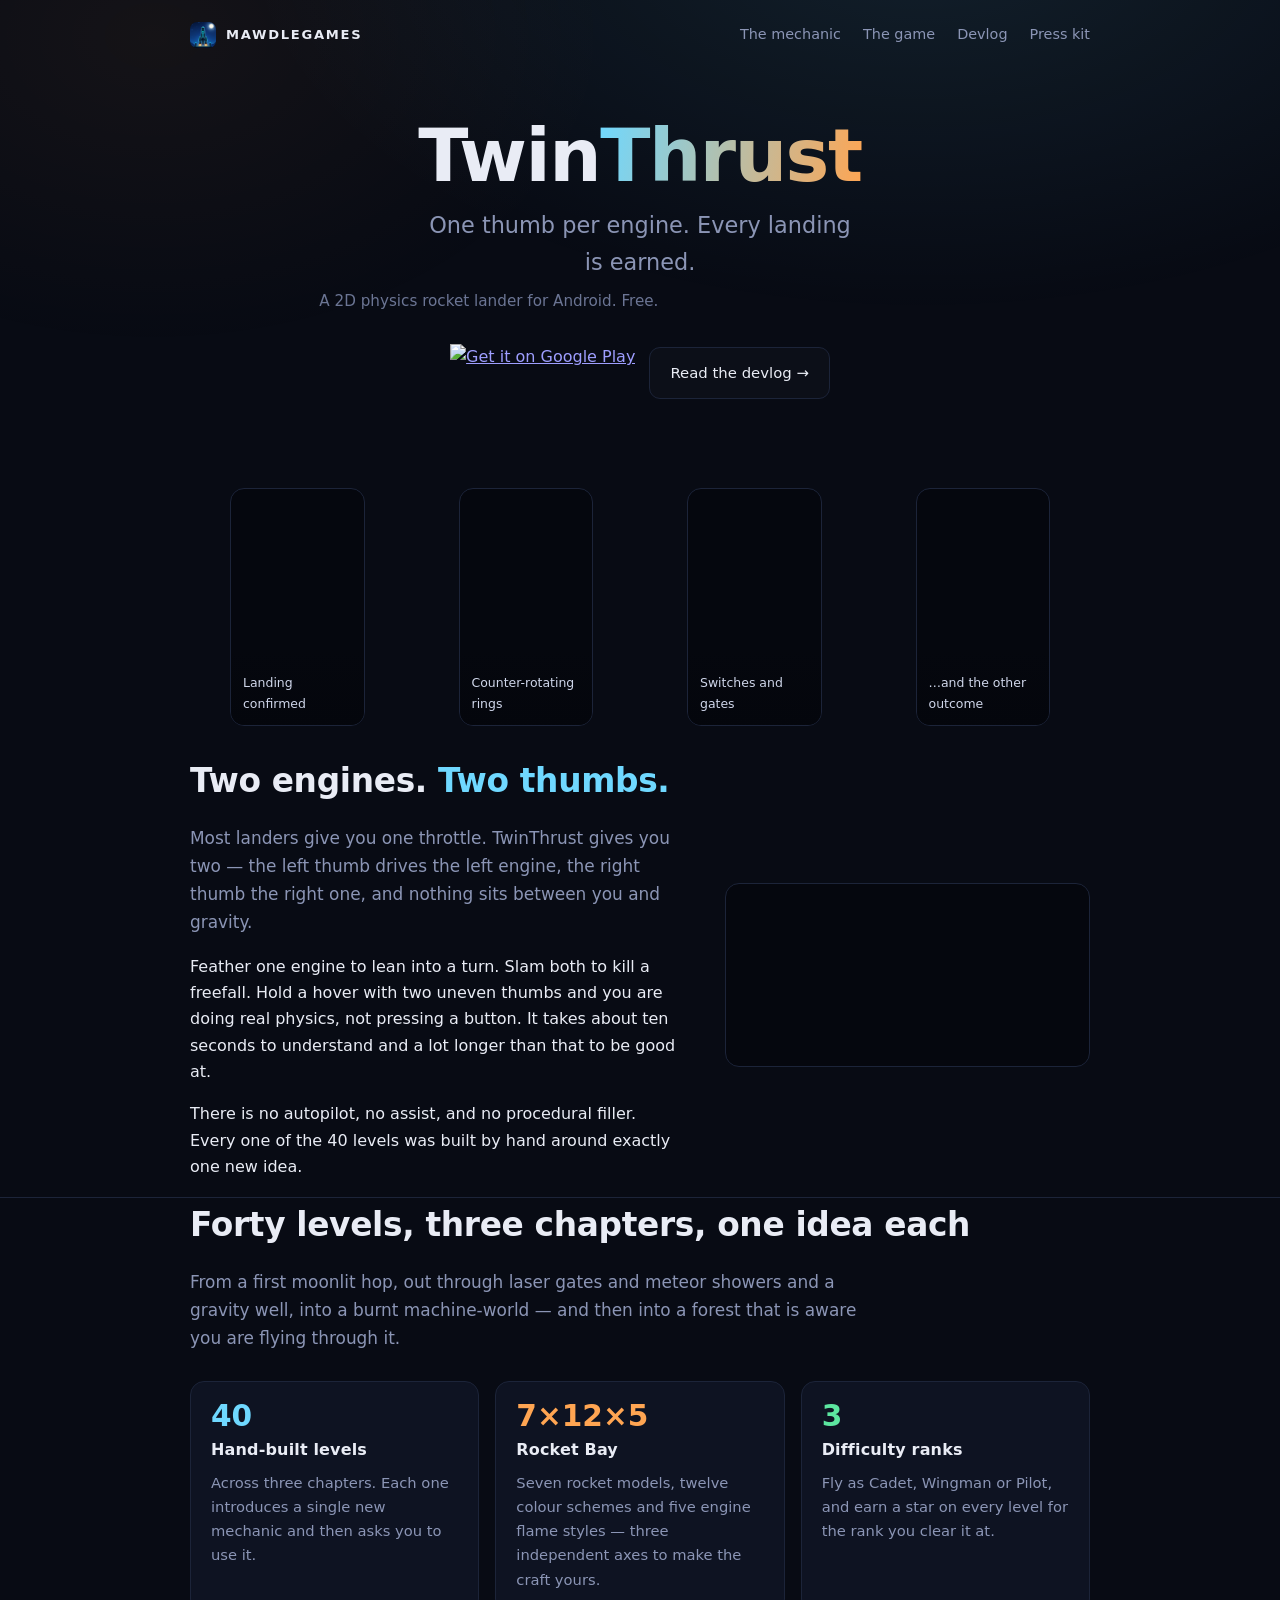
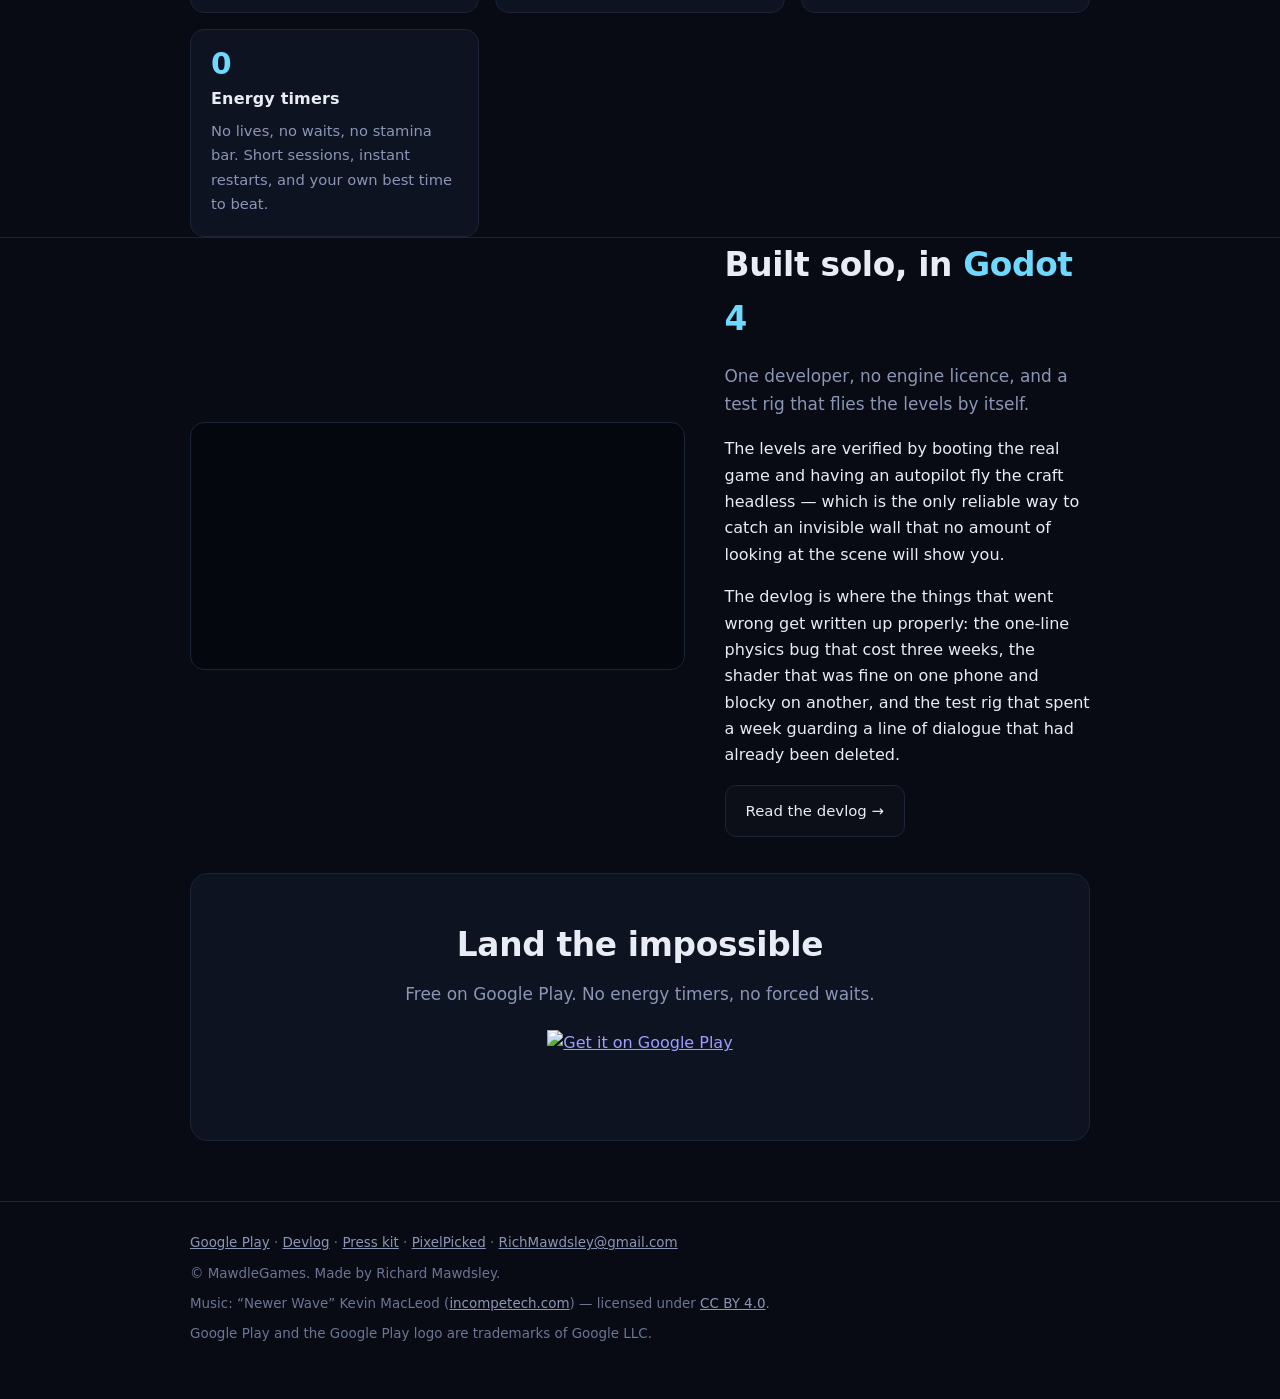
==== index.html @ 43130ed5 "Stand up the TwinThrust site: landing page, press kit and devlog Replaces a domain that served only " ====
<!DOCTYPE html>
<html lang="en">
<head>
<meta charset="utf-8">
<meta name="viewport" content="width=device-width, initial-scale=1">
<title>TwinThrust — one thumb per engine</title>
<meta name="description" content="A physics rocket lander for Android where each engine has its own thumb. 40 hand-crafted levels across 3 chapters. Every landing is earned. Free on Google Play.">
<link rel="icon" href="media/icon_512.png">
<meta property="og:type" content="website">
<meta property="og:title" content="TwinThrust — one thumb per engine">
<meta property="og:description" content="40 hand-crafted physics levels across 3 chapters. Every landing is earned. Free on Google Play.">
<meta property="og:image" content="https://mawdlecode.github.io/media/feature.png">
<meta property="og:url" content="https://mawdlecode.github.io/">
<meta name="twitter:card" content="summary_large_image">
<link rel="stylesheet" href="style.css">
</head>
<body>

<nav class="nav">
  <a class="brand" href="/"><img src="media/icon_512.png" alt=""> MawdleGames</a>
  <a class="link" href="#mechanic">The&nbsp;mechanic</a>
  <a class="link" href="#game">The&nbsp;game</a>
  <a class="link" href="devlog/">Devlog</a>
  <a class="link" href="presskit/">Press&nbsp;kit</a>
</nav>

<header class="hero wrap">
  <h1>Twin<span class="t2">Thrust</span></h1>
  <p class="tagline">One thumb per engine. Every landing is earned.</p>
  <p class="subline">A 2D physics rocket lander for Android. Free.</p>

  <div class="badges">
    <a class="play-badge" href="https://play.google.com/store/apps/details?id=com.mawdlegames.twinthrust">
      <img alt="Get it on Google Play" src="https://play.google.com/intl/en_us/badges/static/images/badges/en_badge_web_generic.png">
    </a>
    <a class="ghost" href="devlog/">Read the devlog &rarr;</a>
  </div>
</header>

<div class="wrap">
  <div class="strip">
    <figure class="shot">
      <video src="media/landing.mp4" autoplay loop muted playsinline preload="metadata" aria-label="A rocket touching down on a landing pad"></video>
      <figcaption>Landing confirmed</figcaption>
    </figure>
    <figure class="shot">
      <video src="media/rings.mp4" autoplay loop muted playsinline preload="metadata" aria-label="Flying through counter-rotating asteroid rings"></video>
      <figcaption>Counter-rotating rings</figcaption>
    </figure>
    <figure class="shot">
      <video src="media/rainbow.mp4" autoplay loop muted playsinline preload="metadata" aria-label="A rainbow cloud switch opening sliding gates"></video>
      <figcaption>Switches and gates</figcaption>
    </figure>
    <figure class="shot">
      <video src="media/crash.mp4" autoplay loop muted playsinline preload="metadata" aria-label="The rocket crashing into a bar"></video>
      <figcaption>&hellip;and the other outcome</figcaption>
    </figure>
  </div>
</div>

<section id="mechanic" class="wrap">
  <div class="split">
    <div>
      <h2>Two engines. <span class="accent">Two thumbs.</span></h2>
      <p class="lede">
        Most landers give you one throttle. TwinThrust gives you two — the left thumb drives
        the left engine, the right thumb the right one, and nothing sits between you and gravity.
      </p>
      <p>
        Feather one engine to lean into a turn. Slam both to kill a freefall. Hold a hover with
        two uneven thumbs and you are doing real physics, not pressing a button. It takes about
        ten seconds to understand and a lot longer than that to be good at.
      </p>
      <p>
        There is no autopilot, no assist, and no procedural filler. Every one of the 40 levels was
        built by hand around exactly one new idea.
      </p>
    </div>
    <div class="media">
      <video src="media/landing.mp4" autoplay loop muted playsinline preload="metadata" aria-label="A precise touchdown"></video>
    </div>
  </div>
</section>

<hr class="rule">

<section id="game" class="wrap">
  <h2>Forty levels, three chapters, one idea each</h2>
  <p class="lede">
    From a first moonlit hop, out through laser gates and meteor showers and a gravity well, into a
    burnt machine-world — and then into a forest that is aware you are flying through it.
  </p>

  <div class="grid">
    <div class="card"><span class="num">40</span><h3>Hand-built levels</h3><p>Across three chapters. Each one introduces a single new mechanic and then asks you to use it.</p></div>
    <div class="card warm"><span class="num">7&times;12&times;5</span><h3>Rocket Bay</h3><p>Seven rocket models, twelve colour schemes and five engine flame styles — three independent axes to make the craft yours.</p></div>
    <div class="card good"><span class="num">3</span><h3>Difficulty ranks</h3><p>Fly as Cadet, Wingman or Pilot, and earn a star on every level for the rank you clear it at.</p></div>
    <div class="card"><span class="num">0</span><h3>Energy timers</h3><p>No lives, no waits, no stamina bar. Short sessions, instant restarts, and your own best time to beat.</p></div>
  </div>
</section>

<hr class="rule">

<section class="wrap">
  <div class="split">
    <div class="media">
      <video src="media/rings.mp4" autoplay loop muted playsinline preload="metadata" aria-label="Asteroid rings around a planet"></video>
    </div>
    <div>
      <h2>Built solo, in <span class="accent">Godot 4</span></h2>
      <p class="lede">
        One developer, no engine licence, and a test rig that flies the levels by itself.
      </p>
      <p>
        The levels are verified by booting the real game and having an autopilot fly the craft
        headless — which is the only reliable way to catch an invisible wall that no amount of
        looking at the scene will show you.
      </p>
      <p>
        The devlog is where the things that went wrong get written up properly: the one-line
        physics bug that cost three weeks, the shader that was fine on one phone and blocky on
        another, and the test rig that spent a week guarding a line of dialogue that had already
        been deleted.
      </p>
      <p><a class="ghost" href="devlog/">Read the devlog &rarr;</a></p>
    </div>
  </div>
</section>

<div class="wrap">
  <div class="cta">
    <h2>Land the impossible</h2>
    <p class="lede" style="margin:0 auto 22px">Free on Google Play. No energy timers, no forced waits.</p>
    <div class="badges">
      <a class="play-badge" href="https://play.google.com/store/apps/details?id=com.mawdlegames.twinthrust">
        <img alt="Get it on Google Play" src="https://play.google.com/intl/en_us/badges/static/images/badges/en_badge_web_generic.png">
      </a>
    </div>
  </div>
</div>

<footer>
  <div class="wrap">
    <p>
      <a href="https://play.google.com/store/apps/details?id=com.mawdlegames.twinthrust">Google&nbsp;Play</a> ·
      <a href="devlog/">Devlog</a> ·
      <a href="presskit/">Press&nbsp;kit</a> ·
      <a href="https://pixelpicked.com/game/1tFo1YnJRke/twinthrust">PixelPicked</a> ·
      <a href="mailto:RichMawdsley@gmail.com">RichMawdsley@gmail.com</a>
    </p>
    <p>© MawdleGames. Made by Richard Mawdsley.</p>
    <p>Music: &ldquo;Newer Wave&rdquo; Kevin MacLeod (<a href="https://incompetech.com">incompetech.com</a>) — licensed under <a href="https://creativecommons.org/licenses/by/4.0/">CC BY 4.0</a>.</p>
    <p>Google Play and the Google Play logo are trademarks of Google LLC.</p>
  </div>
</footer>

</body>
</html>
---- style.css ----
/* TwinThrust — mawdlecode.github.io
   Palette lifted from the game itself: the night sky, the Vael's cyan, the Magpie's orange. */

:root {
  color-scheme: dark;
  --bg:        #080b14;
  --bg-raised: #0e1322;
  --bg-sunk:   #05070e;
  --line:      #1c2439;
  --text:      #e9ecf5;
  --muted:     #8b95b5;
  --dim:       #6b7594;
  --cyan:      #6fd8ff;
  --orange:    #ffa552;
  --green:     #5ce6a0;
  --radius: 14px;
  --maxw: 940px;
}

* { box-sizing: border-box; }

html { scroll-behavior: smooth; }

body {
  margin: 0;
  background: var(--bg);
  color: var(--text);
  font-family: ui-sans-serif, system-ui, -apple-system, "Segoe UI", Roboto, Helvetica, Arial, sans-serif;
  line-height: 1.65;
  -webkit-font-smoothing: antialiased;
  overflow-x: hidden;
}

/* A faint starfield wash, so the page feels like the game without costing a request. */
body::before {
  content: "";
  position: fixed;
  inset: 0;
  pointer-events: none;
  z-index: 0;
  background:
    radial-gradient(1100px 620px at 72% -8%, rgba(111, 216, 255, .10), transparent 62%),
    radial-gradient(760px 520px at 12% 4%, rgba(255, 165, 82, .055), transparent 60%);
}

.wrap { position: relative; z-index: 1; max-width: var(--maxw); margin: 0 auto; padding: 0 20px; }

/* ---------- nav ---------- */
.nav {
  position: relative; z-index: 3;
  display: flex; align-items: center; gap: 22px;
  max-width: var(--maxw); margin: 0 auto; padding: 22px 20px;
  flex-wrap: wrap;
}
.nav .brand {
  font-weight: 700; letter-spacing: .13em; text-transform: uppercase;
  font-size: .82rem; color: var(--text); text-decoration: none; margin-right: auto;
  display: inline-flex; align-items: center; gap: 10px;
}
.nav .brand img { width: 26px; height: 26px; border-radius: 7px; display: block; }
.nav a.link { color: var(--muted); text-decoration: none; font-size: .9rem; }
.nav a.link:hover { color: var(--cyan); }

/* ---------- hero ---------- */
.hero { padding: 48px 0 20px; text-align: center; }
.hero h1 {
  font-size: clamp(2.6rem, 9vw, 4.6rem);
  line-height: 1.02; margin: 0 0 14px; letter-spacing: -.02em; font-weight: 800;
}
.hero h1 .t2 {
  background: linear-gradient(100deg, var(--cyan), var(--orange));
  -webkit-background-clip: text; background-clip: text; color: transparent;
}
.tagline { font-size: clamp(1.05rem, 3.4vw, 1.4rem); color: var(--muted); margin: 0 auto 8px; max-width: 30ch; }
.subline { color: var(--dim, #6b7594); font-size: .95rem; margin: 0 0 30px; }

.badges { display: flex; gap: 14px; justify-content: center; flex-wrap: wrap; align-items: center; margin-bottom: 8px; }
.play-badge img { height: 58px; display: block; }
.ghost {
  display: inline-flex; align-items: center; gap: 8px;
  padding: 13px 20px; border: 1px solid var(--line); border-radius: 11px;
  color: var(--text); text-decoration: none; font-size: .93rem; background: rgba(255,255,255,.02);
}
.ghost:hover { border-color: var(--cyan); color: var(--cyan); }

/* ---------- video strip ---------- */
.strip {
  display: grid; grid-template-columns: repeat(4, 1fr); gap: 14px;
  margin: 42px 0 12px;
}
.shot { position: relative; border-radius: var(--radius); overflow: hidden; background: var(--bg-sunk); border: 1px solid var(--line); }
.shot video, .shot img { width: 100%; display: block; aspect-ratio: 9/16; object-fit: cover; }
.shot figcaption {
  position: absolute; left: 0; right: 0; bottom: 0;
  padding: 26px 12px 10px; font-size: .78rem; color: #cfd6ea;
  background: linear-gradient(transparent, rgba(4,6,12,.92));
}
@media (max-width: 760px) { .strip { grid-template-columns: repeat(2, 1fr); } }

/* ---------- sections ---------- */
section { padding: 60px 0; }
h2 { font-size: clamp(1.5rem, 4.6vw, 2.05rem); margin: 0 0 14px; letter-spacing: -.01em; }
h2 .accent { color: var(--cyan); }
.lede { color: var(--muted); font-size: 1.06rem; max-width: 62ch; }
p { max-width: 66ch; }

.split { display: grid; grid-template-columns: 1.15fr .85fr; gap: 40px; align-items: center; }
@media (max-width: 800px) { .split { grid-template-columns: 1fr; gap: 26px; } }
.split .media { border-radius: var(--radius); overflow: hidden; border: 1px solid var(--line); background: var(--bg-sunk); }
.split .media video { width: 100%; display: block; }

.grid { display: grid; grid-template-columns: repeat(auto-fit, minmax(230px, 1fr)); gap: 16px; margin-top: 28px; }
.card { background: var(--bg-raised); border: 1px solid var(--line); border-radius: var(--radius); padding: 20px; }
.card h3 { margin: 0 0 7px; font-size: 1rem; letter-spacing: .01em; }
.card p { margin: 0; color: var(--muted); font-size: .92rem; }
.card .num { font-size: 1.85rem; font-weight: 800; color: var(--cyan); line-height: 1; display: block; margin-bottom: 6px; }
.card.warm .num { color: var(--orange); }
.card.good .num { color: var(--green); }

hr.rule { border: 0; border-top: 1px solid var(--line); margin: 0; }

/* ---------- devlog list ---------- */
.posts { list-style: none; padding: 0; margin: 26px 0 0; }
.posts li { border-top: 1px solid var(--line); }
.posts li:last-child { border-bottom: 1px solid var(--line); }
.posts a { display: block; padding: 20px 4px; text-decoration: none; color: var(--text); }
.posts a:hover { background: rgba(111,216,255,.04); }
.posts .meta { color: var(--dim, #6b7594); font-size: .8rem; letter-spacing: .06em; text-transform: uppercase; }
.posts h3 { margin: 5px 0 5px; font-size: 1.12rem; }
.posts p { margin: 0; color: var(--muted); font-size: .93rem; }

/* ---------- article ---------- */
.article { max-width: 700px; }
.article h2 { margin-top: 40px; font-size: 1.35rem; }
.article p, .article li { color: #ccd3e6; }
.article code {
  background: var(--bg-raised); border: 1px solid var(--line); border-radius: 5px;
  padding: 1px 6px; font-size: .88em; color: var(--cyan);
  font-family: ui-monospace, SFMono-Regular, Menlo, Consolas, monospace;
}
.article pre {
  background: var(--bg-sunk); border: 1px solid var(--line); border-radius: 10px;
  padding: 16px; overflow-x: auto; font-size: .86rem; line-height: 1.55;
}
.article pre code { background: none; border: 0; padding: 0; color: #d7def0; }
.article blockquote {
  margin: 22px 0; padding: 4px 0 4px 18px; border-left: 2px solid var(--orange);
  color: var(--muted); font-style: italic;
}
.kicker { color: var(--dim, #6b7594); font-size: .82rem; letter-spacing: .1em; text-transform: uppercase; }

/* ---------- cta ---------- */
.cta {
  text-align: center; background: var(--bg-raised);
  border: 1px solid var(--line); border-radius: 18px; padding: 44px 24px; margin: 20px 0 60px;
}
.cta h2 { margin-bottom: 8px; }

/* ---------- footer ---------- */
footer { border-top: 1px solid var(--line); padding: 30px 0 46px; color: var(--dim, #6b7594); font-size: .84rem; }
footer a { color: var(--muted); }
footer p { max-width: none; margin: 0 0 8px; }
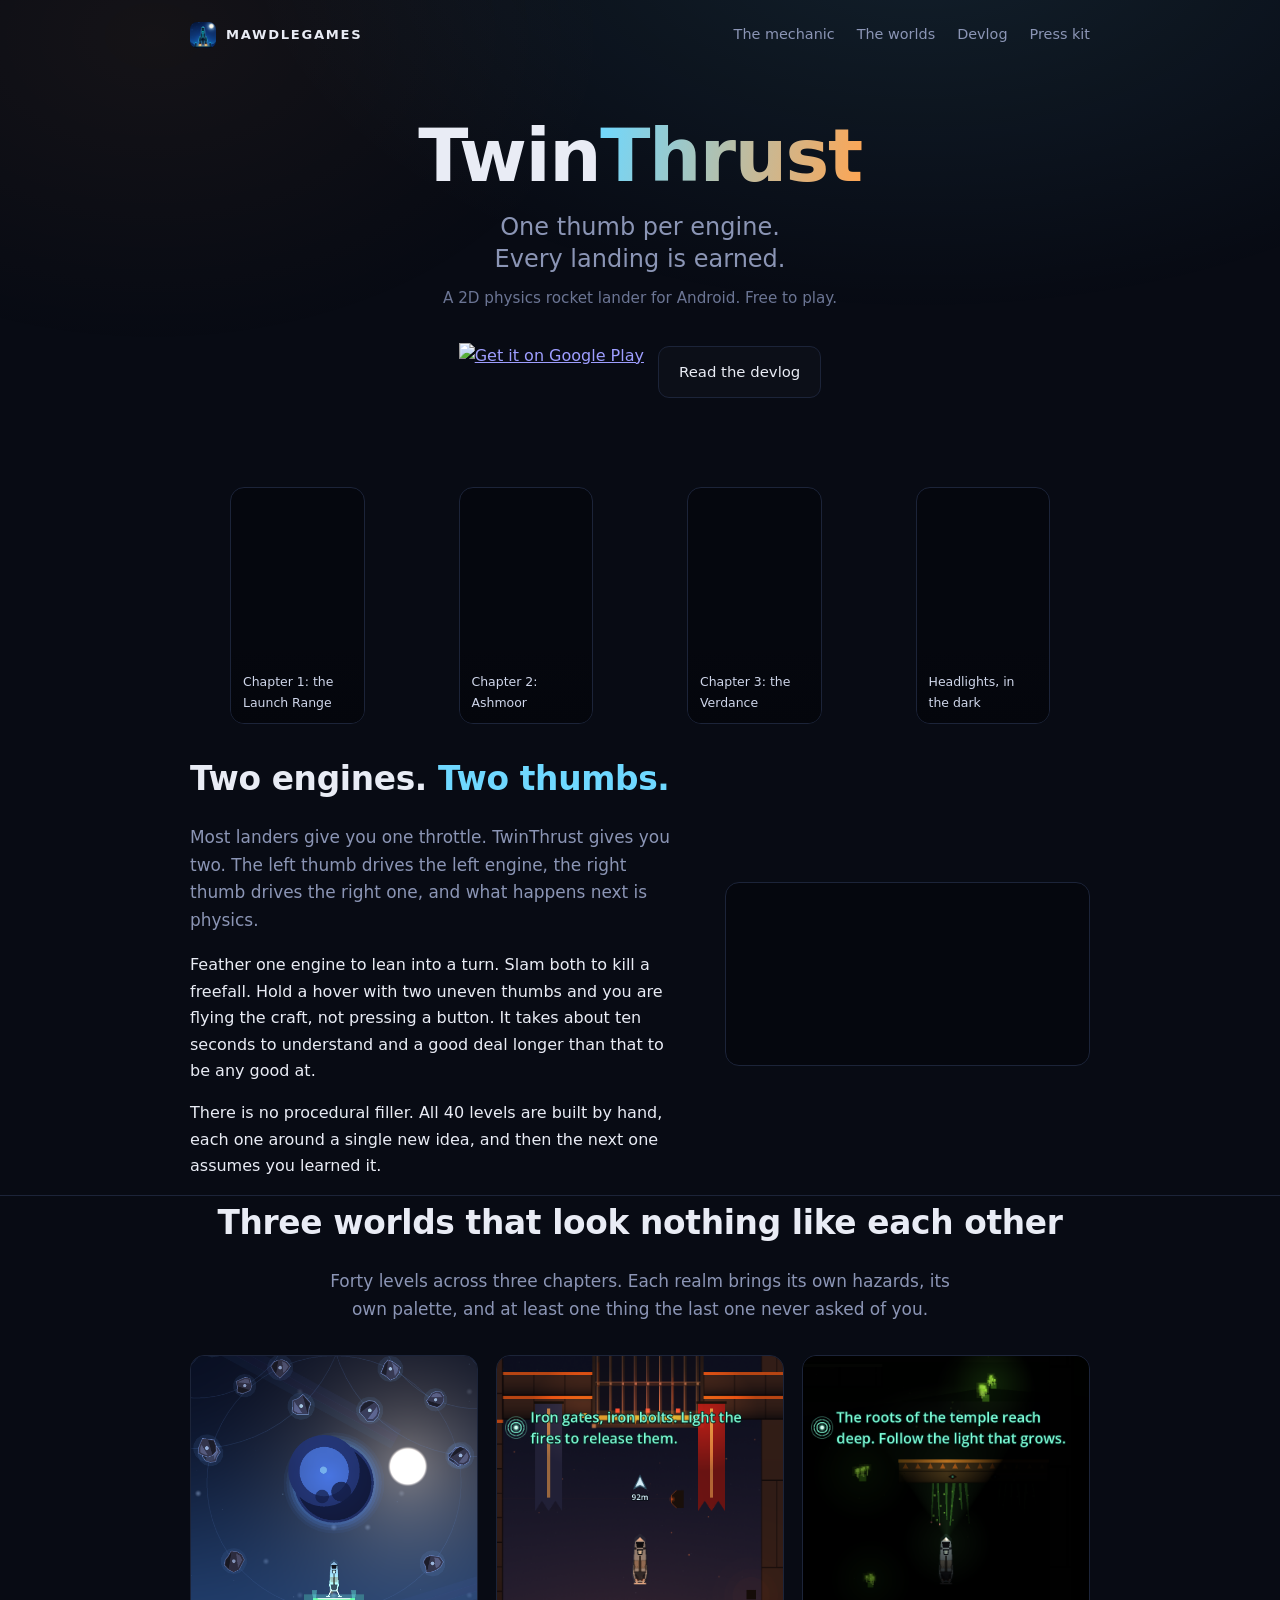
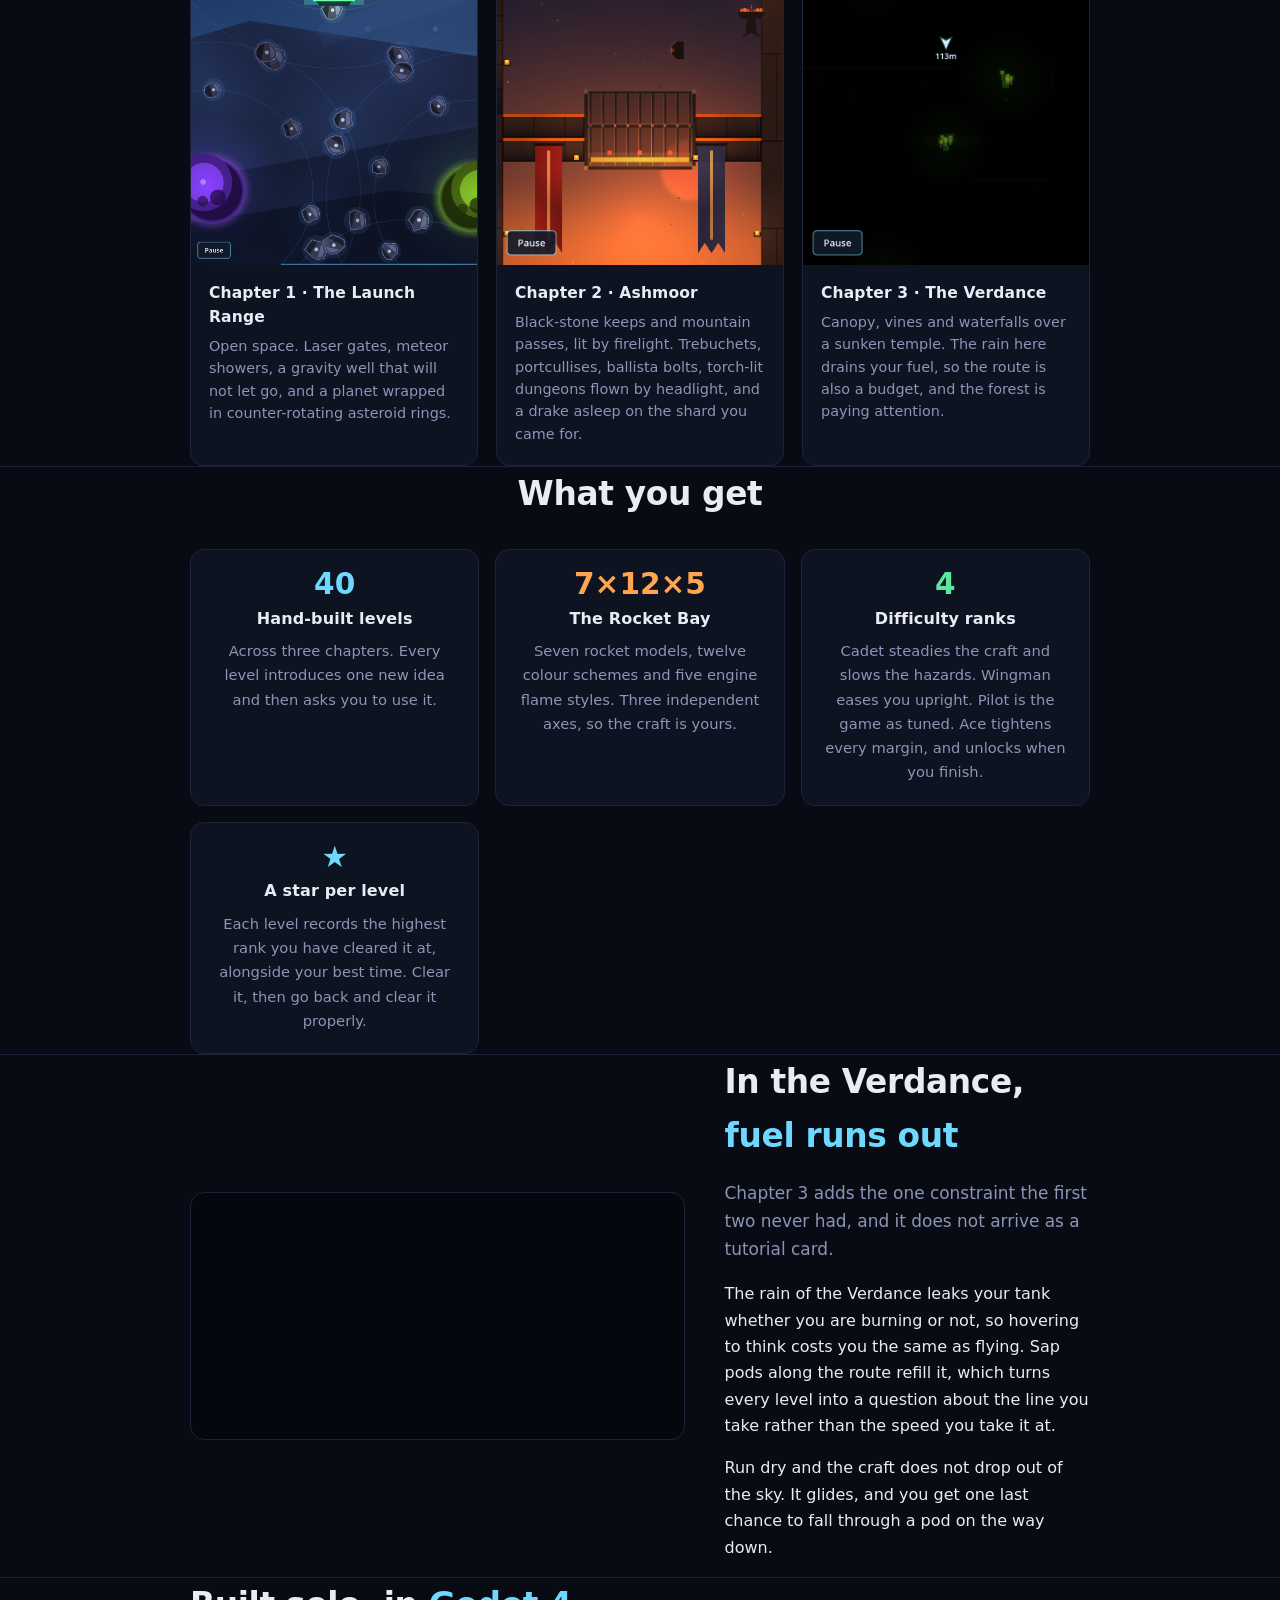
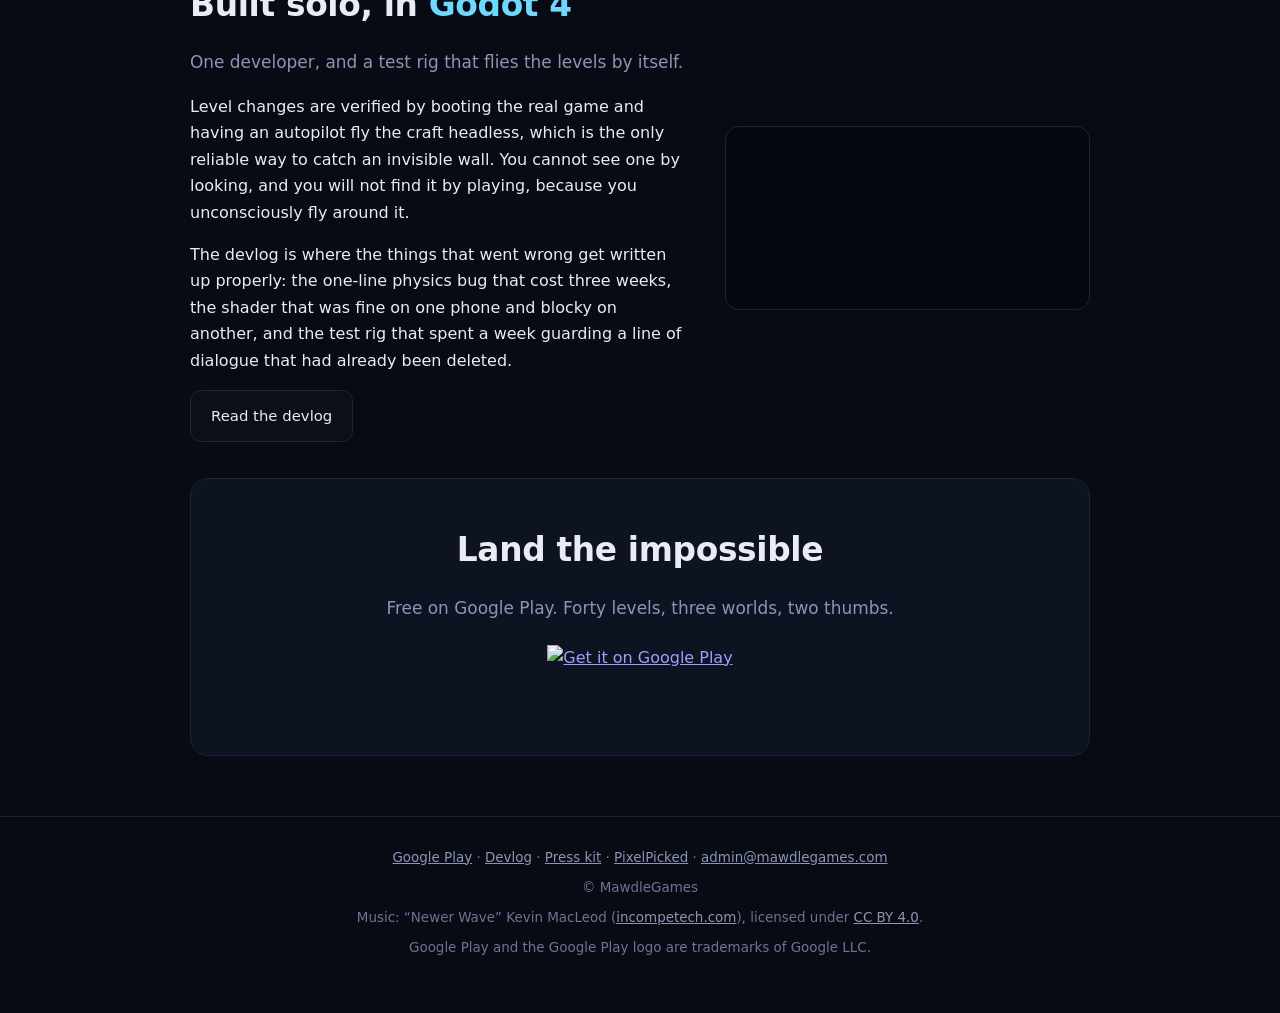
==== commit fe7c22f2: "Correct the site against the game, and show all three realms Owner review found the copy was describ" ====
--- a/index.html
+++ b/index.html
@@ -3,12 +3,12 @@
 <head>
 <meta charset="utf-8">
 <meta name="viewport" content="width=device-width, initial-scale=1">
-<title>TwinThrust — one thumb per engine</title>
-<meta name="description" content="A physics rocket lander for Android where each engine has its own thumb. 40 hand-crafted levels across 3 chapters. Every landing is earned. Free on Google Play.">
+<title>TwinThrust: one thumb per engine</title>
+<meta name="description" content="A physics rocket lander for Android where each engine has its own thumb. 40 hand-crafted levels across three chapters. Every landing is earned. Free on Google Play.">
 <link rel="icon" href="media/icon_512.png">
 <meta property="og:type" content="website">
-<meta property="og:title" content="TwinThrust — one thumb per engine">
-<meta property="og:description" content="40 hand-crafted physics levels across 3 chapters. Every landing is earned. Free on Google Play.">
+<meta property="og:title" content="TwinThrust: one thumb per engine">
+<meta property="og:description" content="40 hand-crafted physics levels across three chapters. Every landing is earned. Free on Google Play.">
 <meta property="og:image" content="https://mawdlecode.github.io/media/feature.png">
 <meta property="og:url" content="https://mawdlecode.github.io/">
 <meta name="twitter:card" content="summary_large_image">
@@ -19,21 +19,21 @@
 <nav class="nav">
   <a class="brand" href="/"><img src="media/icon_512.png" alt=""> MawdleGames</a>
   <a class="link" href="#mechanic">The&nbsp;mechanic</a>
-  <a class="link" href="#game">The&nbsp;game</a>
+  <a class="link" href="#chapters">The&nbsp;worlds</a>
   <a class="link" href="devlog/">Devlog</a>
   <a class="link" href="presskit/">Press&nbsp;kit</a>
 </nav>
 
 <header class="hero wrap">
   <h1>Twin<span class="t2">Thrust</span></h1>
-  <p class="tagline">One thumb per engine. Every landing is earned.</p>
-  <p class="subline">A 2D physics rocket lander for Android. Free.</p>
+  <p class="tagline">One thumb per engine.<br>Every landing is earned.</p>
+  <p class="subline">A 2D physics rocket lander for Android. Free to play.</p>
 
   <div class="badges">
     <a class="play-badge" href="https://play.google.com/store/apps/details?id=com.mawdlegames.twinthrust">
       <img alt="Get it on Google Play" src="https://play.google.com/intl/en_us/badges/static/images/badges/en_badge_web_generic.png">
     </a>
-    <a class="ghost" href="devlog/">Read the devlog &rarr;</a>
+    <a class="ghost" href="devlog/">Read the devlog</a>
   </div>
 </header>
 
@@ -41,19 +41,19 @@
   <div class="strip">
     <figure class="shot">
       <video src="media/landing.mp4" autoplay loop muted playsinline preload="metadata" aria-label="A rocket touching down on a landing pad"></video>
-      <figcaption>Landing confirmed</figcaption>
-    </figure>
-    <figure class="shot">
-      <video src="media/rings.mp4" autoplay loop muted playsinline preload="metadata" aria-label="Flying through counter-rotating asteroid rings"></video>
-      <figcaption>Counter-rotating rings</figcaption>
-    </figure>
-    <figure class="shot">
-      <video src="media/rainbow.mp4" autoplay loop muted playsinline preload="metadata" aria-label="A rainbow cloud switch opening sliding gates"></video>
-      <figcaption>Switches and gates</figcaption>
-    </figure>
-    <figure class="shot">
-      <video src="media/crash.mp4" autoplay loop muted playsinline preload="metadata" aria-label="The rocket crashing into a bar"></video>
-      <figcaption>&hellip;and the other outcome</figcaption>
+      <figcaption>Chapter 1: the Launch Range</figcaption>
+    </figure>
+    <figure class="shot">
+      <video src="media/ashmoor.mp4" autoplay loop muted playsinline preload="metadata" aria-label="Climbing past stone pillars and banners in Ashmoor"></video>
+      <figcaption>Chapter 2: Ashmoor</figcaption>
+    </figure>
+    <figure class="shot">
+      <video src="media/verdance.mp4" autoplay loop muted playsinline preload="metadata" aria-label="Flying through rain in the Verdance with a draining fuel gauge"></video>
+      <figcaption>Chapter 3: the Verdance</figcaption>
+    </figure>
+    <figure class="shot">
+      <video src="media/dungeon.mp4" autoplay loop muted playsinline preload="metadata" aria-label="Flying by headlight through a pitch-dark dungeon"></video>
+      <figcaption>Headlights, in the dark</figcaption>
     </figure>
   </div>
 </div>
@@ -63,17 +63,17 @@
     <div>
       <h2>Two engines. <span class="accent">Two thumbs.</span></h2>
       <p class="lede">
-        Most landers give you one throttle. TwinThrust gives you two — the left thumb drives
-        the left engine, the right thumb the right one, and nothing sits between you and gravity.
-      </p>
-      <p>
-        Feather one engine to lean into a turn. Slam both to kill a freefall. Hold a hover with
-        two uneven thumbs and you are doing real physics, not pressing a button. It takes about
-        ten seconds to understand and a lot longer than that to be good at.
-      </p>
-      <p>
-        There is no autopilot, no assist, and no procedural filler. Every one of the 40 levels was
-        built by hand around exactly one new idea.
+        Most landers give you one throttle. TwinThrust gives you two. The left thumb drives the
+        left engine, the right thumb drives the right one, and what happens next is physics.
+      </p>
+      <p>
+        Feather one engine to lean into a turn. Slam both to kill a freefall. Hold a hover with two
+        uneven thumbs and you are flying the craft, not pressing a button. It takes about ten
+        seconds to understand and a good deal longer than that to be any good at.
+      </p>
+      <p>
+        There is no procedural filler. All 40 levels are built by hand, each one around a single
+        new idea, and then the next one assumes you learned it.
       </p>
     </div>
     <div class="media">
@@ -84,18 +84,50 @@
 
 <hr class="rule">
 
-<section id="game" class="wrap">
-  <h2>Forty levels, three chapters, one idea each</h2>
-  <p class="lede">
-    From a first moonlit hop, out through laser gates and meteor showers and a gravity well, into a
-    burnt machine-world — and then into a forest that is aware you are flying through it.
+<section id="chapters" class="wrap center">
+  <h2>Three worlds that look nothing like each other</h2>
+  <p class="lede center-block">
+    Forty levels across three chapters. Each realm brings its own hazards, its own palette, and
+    at least one thing the last one never asked of you.
   </p>
 
+  <div class="realms">
+    <figure class="realm">
+      <img src="media/shot_rings.png" alt="A planet wrapped in counter-rotating asteroid rings">
+      <figcaption>
+        <strong>Chapter 1 &middot; The Launch Range</strong>
+        Open space. Laser gates, meteor showers, a gravity well that will not let go, and a planet
+        wrapped in counter-rotating asteroid rings.
+      </figcaption>
+    </figure>
+    <figure class="realm">
+      <img src="media/shot_ch2_l24.png" alt="Iron portcullis, banners and signal braziers in Ashmoor">
+      <figcaption>
+        <strong>Chapter 2 &middot; Ashmoor</strong>
+        Black-stone keeps and mountain passes, lit by firelight. Trebuchets, portcullises, ballista
+        bolts, torch-lit dungeons flown by headlight, and a drake asleep on the shard you came for.
+      </figcaption>
+    </figure>
+    <figure class="realm">
+      <img src="media/shot_ch3_l35.png" alt="Glowing fungi in a dark grotto beneath the Verdance">
+      <figcaption>
+        <strong>Chapter 3 &middot; The Verdance</strong>
+        Canopy, vines and waterfalls over a sunken temple. The rain here drains your fuel, so the
+        route is also a budget, and the forest is paying attention.
+      </figcaption>
+    </figure>
+  </div>
+</section>
+
+<hr class="rule">
+
+<section class="wrap center">
+  <h2>What you get</h2>
   <div class="grid">
-    <div class="card"><span class="num">40</span><h3>Hand-built levels</h3><p>Across three chapters. Each one introduces a single new mechanic and then asks you to use it.</p></div>
-    <div class="card warm"><span class="num">7&times;12&times;5</span><h3>Rocket Bay</h3><p>Seven rocket models, twelve colour schemes and five engine flame styles — three independent axes to make the craft yours.</p></div>
-    <div class="card good"><span class="num">3</span><h3>Difficulty ranks</h3><p>Fly as Cadet, Wingman or Pilot, and earn a star on every level for the rank you clear it at.</p></div>
-    <div class="card"><span class="num">0</span><h3>Energy timers</h3><p>No lives, no waits, no stamina bar. Short sessions, instant restarts, and your own best time to beat.</p></div>
+    <div class="card"><span class="num">40</span><h3>Hand-built levels</h3><p>Across three chapters. Every level introduces one new idea and then asks you to use it.</p></div>
+    <div class="card warm"><span class="num">7&times;12&times;5</span><h3>The Rocket Bay</h3><p>Seven rocket models, twelve colour schemes and five engine flame styles. Three independent axes, so the craft is yours.</p></div>
+    <div class="card good"><span class="num">4</span><h3>Difficulty ranks</h3><p>Cadet steadies the craft and slows the hazards. Wingman eases you upright. Pilot is the game as tuned. Ace tightens every margin, and unlocks when you finish.</p></div>
+    <div class="card"><span class="num">&#9733;</span><h3>A star per level</h3><p>Each level records the highest rank you have cleared it at, alongside your best time. Clear it, then go back and clear it properly.</p></div>
   </div>
 </section>
 
@@ -104,25 +136,50 @@
 <section class="wrap">
   <div class="split">
     <div class="media">
-      <video src="media/rings.mp4" autoplay loop muted playsinline preload="metadata" aria-label="Asteroid rings around a planet"></video>
-    </div>
+      <video src="media/verdance.mp4" autoplay loop muted playsinline preload="metadata" aria-label="Rain draining the fuel gauge in the Verdance"></video>
+    </div>
+    <div>
+      <h2>In the Verdance, <span class="accent">fuel runs out</span></h2>
+      <p class="lede">
+        Chapter 3 adds the one constraint the first two never had, and it does not arrive as a
+        tutorial card.
+      </p>
+      <p>
+        The rain of the Verdance leaks your tank whether you are burning or not, so hovering to
+        think costs you the same as flying. Sap pods along the route refill it, which turns every
+        level into a question about the line you take rather than the speed you take it at.
+      </p>
+      <p>
+        Run dry and the craft does not drop out of the sky. It glides, and you get one last chance
+        to fall through a pod on the way down.
+      </p>
+    </div>
+  </div>
+</section>
+
+<hr class="rule">
+
+<section class="wrap">
+  <div class="split">
     <div>
       <h2>Built solo, in <span class="accent">Godot 4</span></h2>
       <p class="lede">
-        One developer, no engine licence, and a test rig that flies the levels by itself.
-      </p>
-      <p>
-        The levels are verified by booting the real game and having an autopilot fly the craft
-        headless — which is the only reliable way to catch an invisible wall that no amount of
-        looking at the scene will show you.
-      </p>
-      <p>
-        The devlog is where the things that went wrong get written up properly: the one-line
-        physics bug that cost three weeks, the shader that was fine on one phone and blocky on
-        another, and the test rig that spent a week guarding a line of dialogue that had already
-        been deleted.
-      </p>
-      <p><a class="ghost" href="devlog/">Read the devlog &rarr;</a></p>
+        One developer, and a test rig that flies the levels by itself.
+      </p>
+      <p>
+        Level changes are verified by booting the real game and having an autopilot fly the craft
+        headless, which is the only reliable way to catch an invisible wall. You cannot see one by
+        looking, and you will not find it by playing, because you unconsciously fly around it.
+      </p>
+      <p>
+        The devlog is where the things that went wrong get written up properly: the one-line physics
+        bug that cost three weeks, the shader that was fine on one phone and blocky on another, and
+        the test rig that spent a week guarding a line of dialogue that had already been deleted.
+      </p>
+      <p><a class="ghost" href="devlog/">Read the devlog</a></p>
+    </div>
+    <div class="media">
+      <video src="media/dungeon.mp4" autoplay loop muted playsinline preload="metadata" aria-label="A headlight cone in a dark dungeon"></video>
     </div>
   </div>
 </section>
@@ -130,7 +187,7 @@
 <div class="wrap">
   <div class="cta">
     <h2>Land the impossible</h2>
-    <p class="lede" style="margin:0 auto 22px">Free on Google Play. No energy timers, no forced waits.</p>
+    <p class="lede center-block" style="margin-bottom:22px">Free on Google Play. Forty levels, three worlds, two thumbs.</p>
     <div class="badges">
       <a class="play-badge" href="https://play.google.com/store/apps/details?id=com.mawdlegames.twinthrust">
         <img alt="Get it on Google Play" src="https://play.google.com/intl/en_us/badges/static/images/badges/en_badge_web_generic.png">
@@ -140,16 +197,16 @@
 </div>
 
 <footer>
-  <div class="wrap">
+  <div class="wrap center">
     <p>
-      <a href="https://play.google.com/store/apps/details?id=com.mawdlegames.twinthrust">Google&nbsp;Play</a> ·
-      <a href="devlog/">Devlog</a> ·
-      <a href="presskit/">Press&nbsp;kit</a> ·
-      <a href="https://pixelpicked.com/game/1tFo1YnJRke/twinthrust">PixelPicked</a> ·
-      <a href="mailto:RichMawdsley@gmail.com">RichMawdsley@gmail.com</a>
+      <a href="https://play.google.com/store/apps/details?id=com.mawdlegames.twinthrust">Google&nbsp;Play</a> &middot;
+      <a href="devlog/">Devlog</a> &middot;
+      <a href="presskit/">Press&nbsp;kit</a> &middot;
+      <a href="https://pixelpicked.com/game/1tFo1YnJRke/twinthrust">PixelPicked</a> &middot;
+      <a href="mailto:admin@mawdlegames.com">admin@mawdlegames.com</a>
     </p>
-    <p>© MawdleGames. Made by Richard Mawdsley.</p>
-    <p>Music: &ldquo;Newer Wave&rdquo; Kevin MacLeod (<a href="https://incompetech.com">incompetech.com</a>) — licensed under <a href="https://creativecommons.org/licenses/by/4.0/">CC BY 4.0</a>.</p>
+    <p>© MawdleGames</p>
+    <p>Music: &ldquo;Newer Wave&rdquo; Kevin MacLeod (<a href="https://incompetech.com">incompetech.com</a>), licensed under <a href="https://creativecommons.org/licenses/by/4.0/">CC BY 4.0</a>.</p>
     <p>Google Play and the Google Play logo are trademarks of Google LLC.</p>
   </div>
 </footer>
--- a/style.css
+++ b/style.css
@@ -1,4 +1,4 @@
-/* TwinThrust — mawdlecode.github.io
+/* TwinThrust, mawdlecode.github.io
    Palette lifted from the game itself: the night sky, the Vael's cyan, the Magpie's orange. */
 
 :root {
@@ -65,14 +65,17 @@
 .hero { padding: 48px 0 20px; text-align: center; }
 .hero h1 {
   font-size: clamp(2.6rem, 9vw, 4.6rem);
-  line-height: 1.02; margin: 0 0 14px; letter-spacing: -.02em; font-weight: 800;
+  line-height: 1.02; margin: 0 0 18px; letter-spacing: -.02em; font-weight: 800;
 }
 .hero h1 .t2 {
   background: linear-gradient(100deg, var(--cyan), var(--orange));
   -webkit-background-clip: text; background-clip: text; color: transparent;
 }
-.tagline { font-size: clamp(1.05rem, 3.4vw, 1.4rem); color: var(--muted); margin: 0 auto 8px; max-width: 30ch; }
-.subline { color: var(--dim, #6b7594); font-size: .95rem; margin: 0 0 30px; }
+.tagline {
+  font-size: clamp(1.15rem, 3.6vw, 1.5rem); color: var(--muted);
+  margin: 0 auto 10px; max-width: 34ch; line-height: 1.35;
+}
+.subline { color: var(--dim); font-size: .95rem; margin: 0 auto 32px; max-width: 46ch; }
 
 .badges { display: flex; gap: 14px; justify-content: center; flex-wrap: wrap; align-items: center; margin-bottom: 8px; }
 .play-badge img { height: 58px; display: block; }
@@ -108,6 +111,21 @@
 @media (max-width: 800px) { .split { grid-template-columns: 1fr; gap: 26px; } }
 .split .media { border-radius: var(--radius); overflow: hidden; border: 1px solid var(--line); background: var(--bg-sunk); }
 .split .media video { width: 100%; display: block; }
+
+/* Centred sections: heading, lede and card contents all share the axis. */
+.center { text-align: center; }
+.center p, .center .lede { margin-left: auto; margin-right: auto; }
+.center-block { max-width: 60ch; margin-left: auto; margin-right: auto; }
+.center .card { text-align: center; }
+.center .card p { margin-left: auto; margin-right: auto; }
+
+/* The three realms, side by side, so the palettes read as three worlds. */
+.realms { display: grid; grid-template-columns: repeat(3, 1fr); gap: 18px; margin-top: 32px; text-align: left; }
+@media (max-width: 800px) { .realms { grid-template-columns: 1fr; max-width: 420px; margin-left: auto; margin-right: auto; } }
+.realm { margin: 0; background: var(--bg-raised); border: 1px solid var(--line); border-radius: var(--radius); overflow: hidden; }
+.realm img { width: 100%; display: block; aspect-ratio: 9/16; object-fit: cover; object-position: center; }
+.realm figcaption { padding: 16px 18px 20px; font-size: .9rem; color: var(--muted); line-height: 1.55; }
+.realm figcaption strong { display: block; color: var(--text); font-size: .97rem; margin-bottom: 6px; letter-spacing: .01em; }
 
 .grid { display: grid; grid-template-columns: repeat(auto-fit, minmax(230px, 1fr)); gap: 16px; margin-top: 28px; }
 .card { background: var(--bg-raised); border: 1px solid var(--line); border-radius: var(--radius); padding: 20px; }
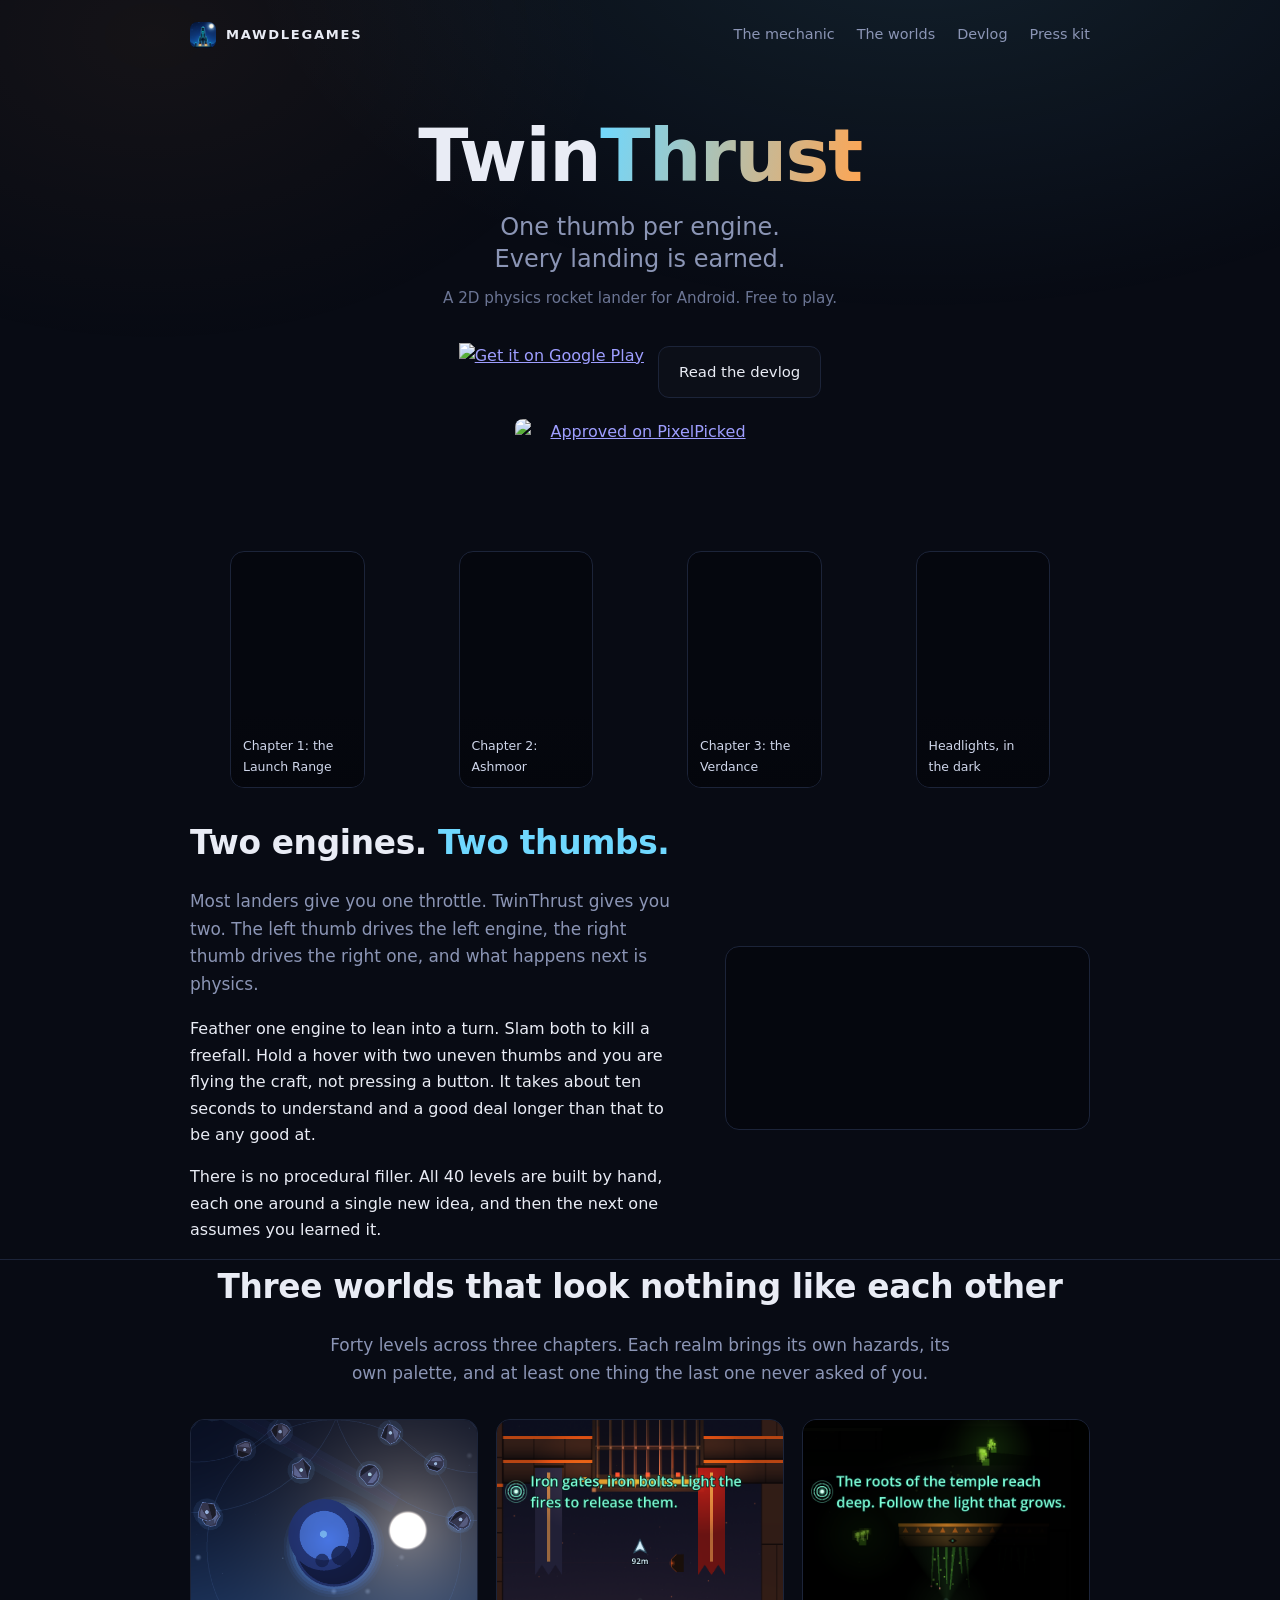
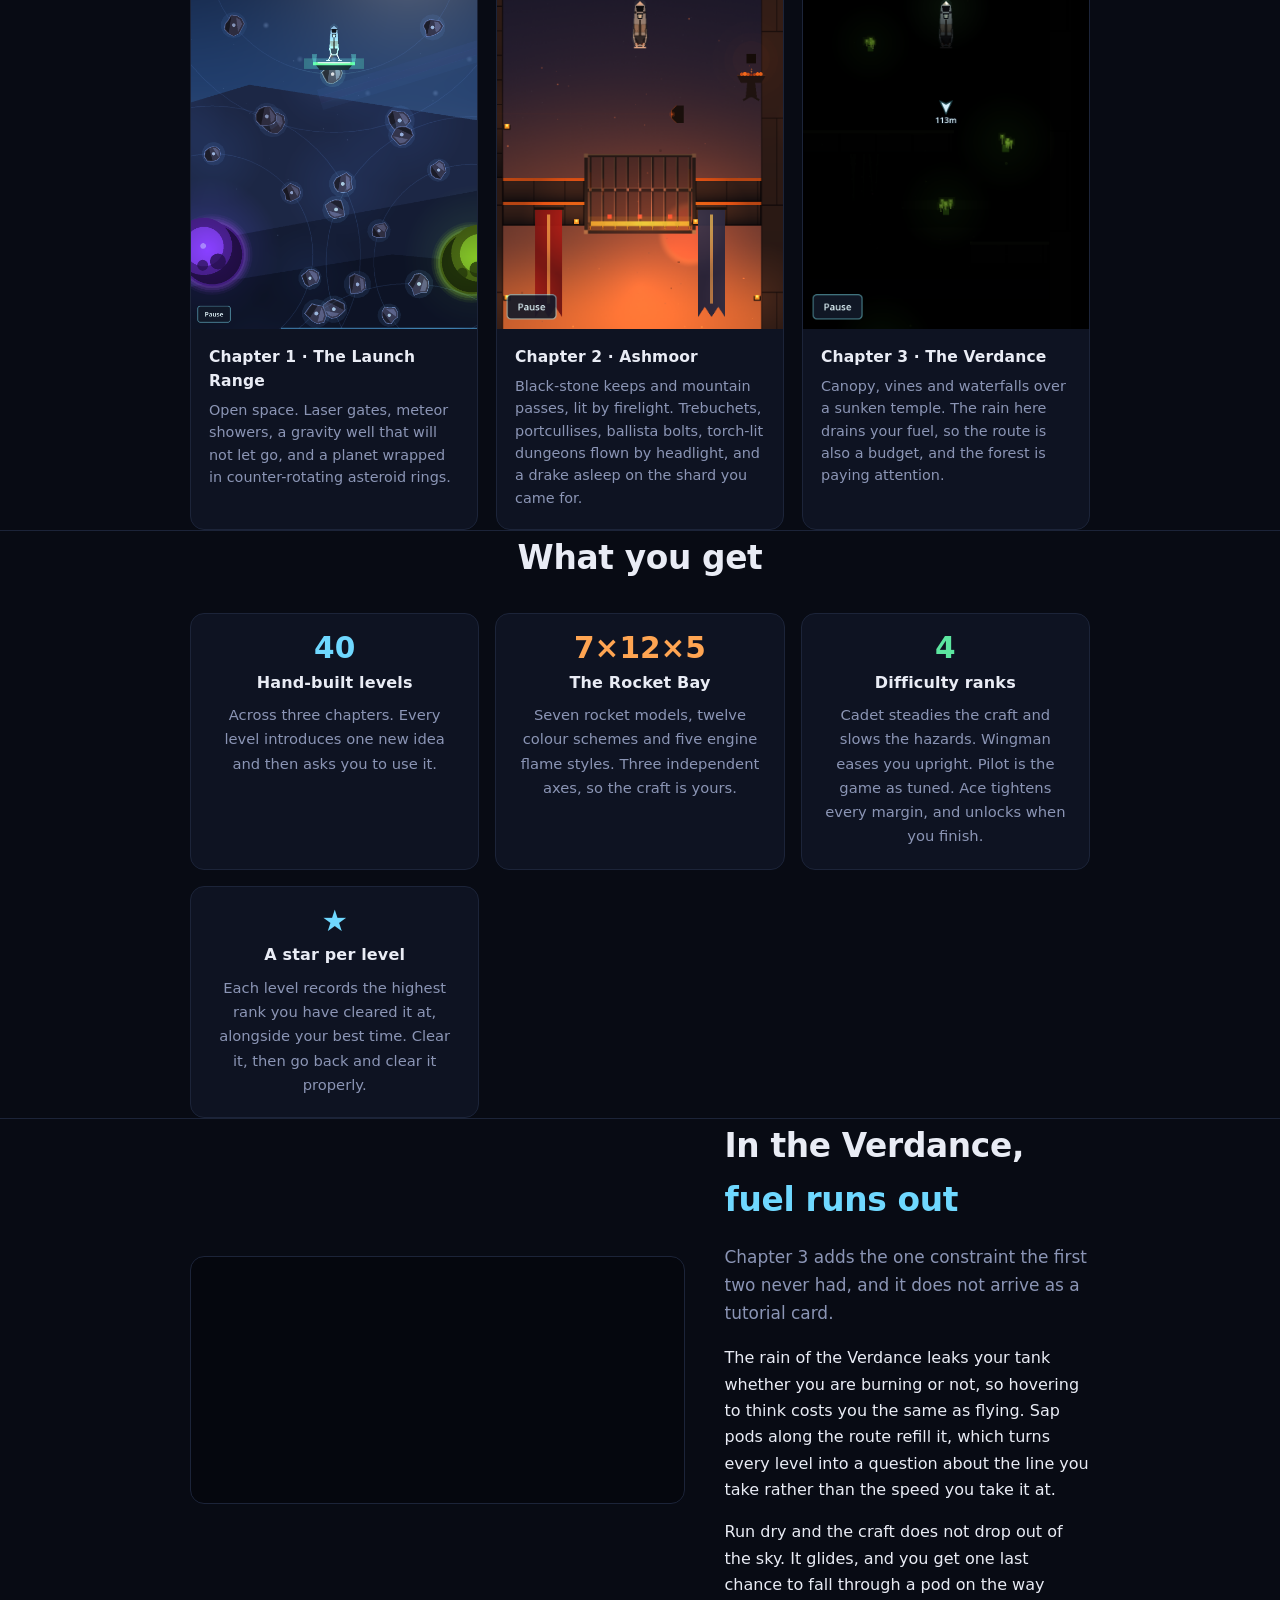
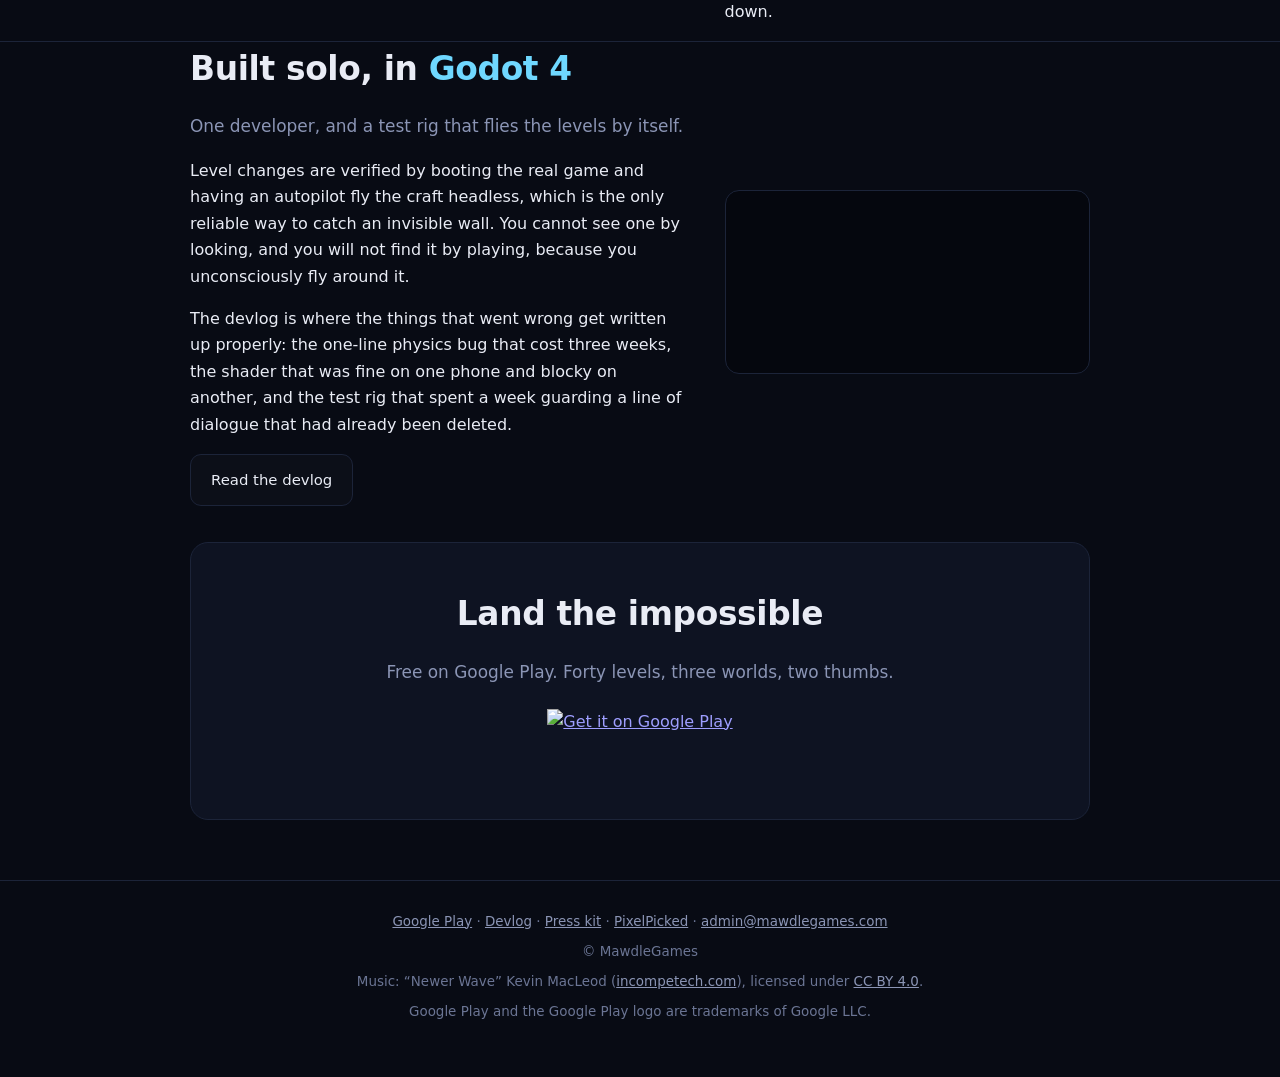
==== commit 2f23b628: "Replace the devlog with two design posts, and add the PixelPicked badge The owner did not want the h" ====
--- a/index.html
+++ b/index.html
@@ -35,6 +35,13 @@
     </a>
     <a class="ghost" href="devlog/">Read the devlog</a>
   </div>
+
+  <div class="badge-row">
+    <a href="https://pixelpicked.com/game/1tFo1YnJRke/twinthrust/" target="_blank" rel="noopener">
+      <img src="https://api.pixelpicked.com/api/badges/1tFo1YnJRke/live.png?theme=dark"
+           width="250" height="54" alt="Approved on PixelPicked" />
+    </a>
+  </div>
 </header>
 
 <div class="wrap">
--- a/style.css
+++ b/style.css
@@ -178,3 +178,15 @@
 footer { border-top: 1px solid var(--line); padding: 30px 0 46px; color: var(--dim, #6b7594); font-size: .84rem; }
 footer a { color: var(--muted); }
 footer p { max-width: none; margin: 0 0 8px; }
+
+/* ---------- reskin table (devlog) ---------- */
+table.reskin { width: 100%; border-collapse: collapse; margin: 22px 0 26px; font-size: .88rem; min-width: 560px; }
+table.reskin th, table.reskin td { text-align: left; padding: 10px 12px; border-bottom: 1px solid var(--line); vertical-align: top; }
+table.reskin thead th { color: var(--text); font-size: .78rem; text-transform: uppercase; letter-spacing: .07em; border-bottom-color: #2a3550; }
+table.reskin td { color: var(--muted); }
+table.reskin td:first-child { color: var(--cyan); white-space: nowrap; }
+table.reskin tbody tr:hover { background: rgba(111,216,255,.03); }
+
+/* ---------- badges row ---------- */
+.badge-row { display: flex; gap: 14px; justify-content: center; align-items: center; flex-wrap: wrap; margin-top: 18px; }
+.badge-row img { display: block; border-radius: 8px; }
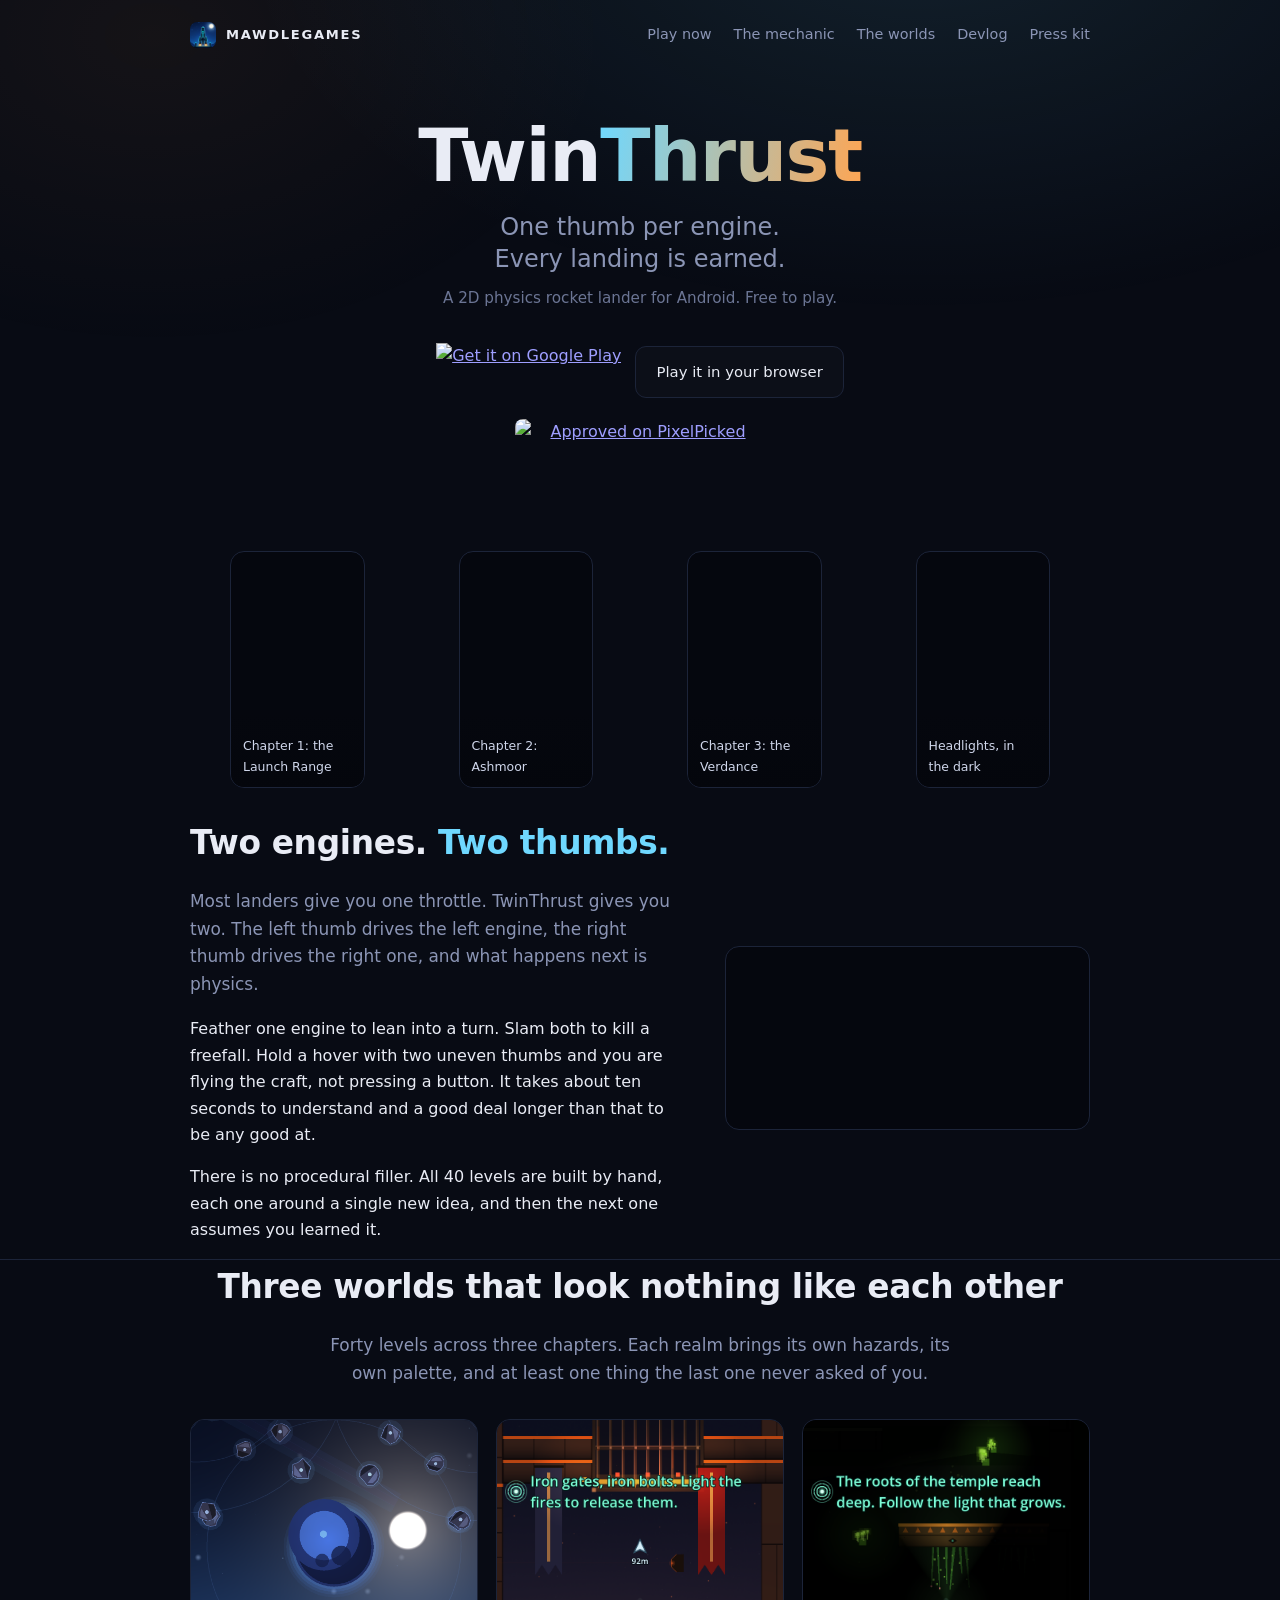
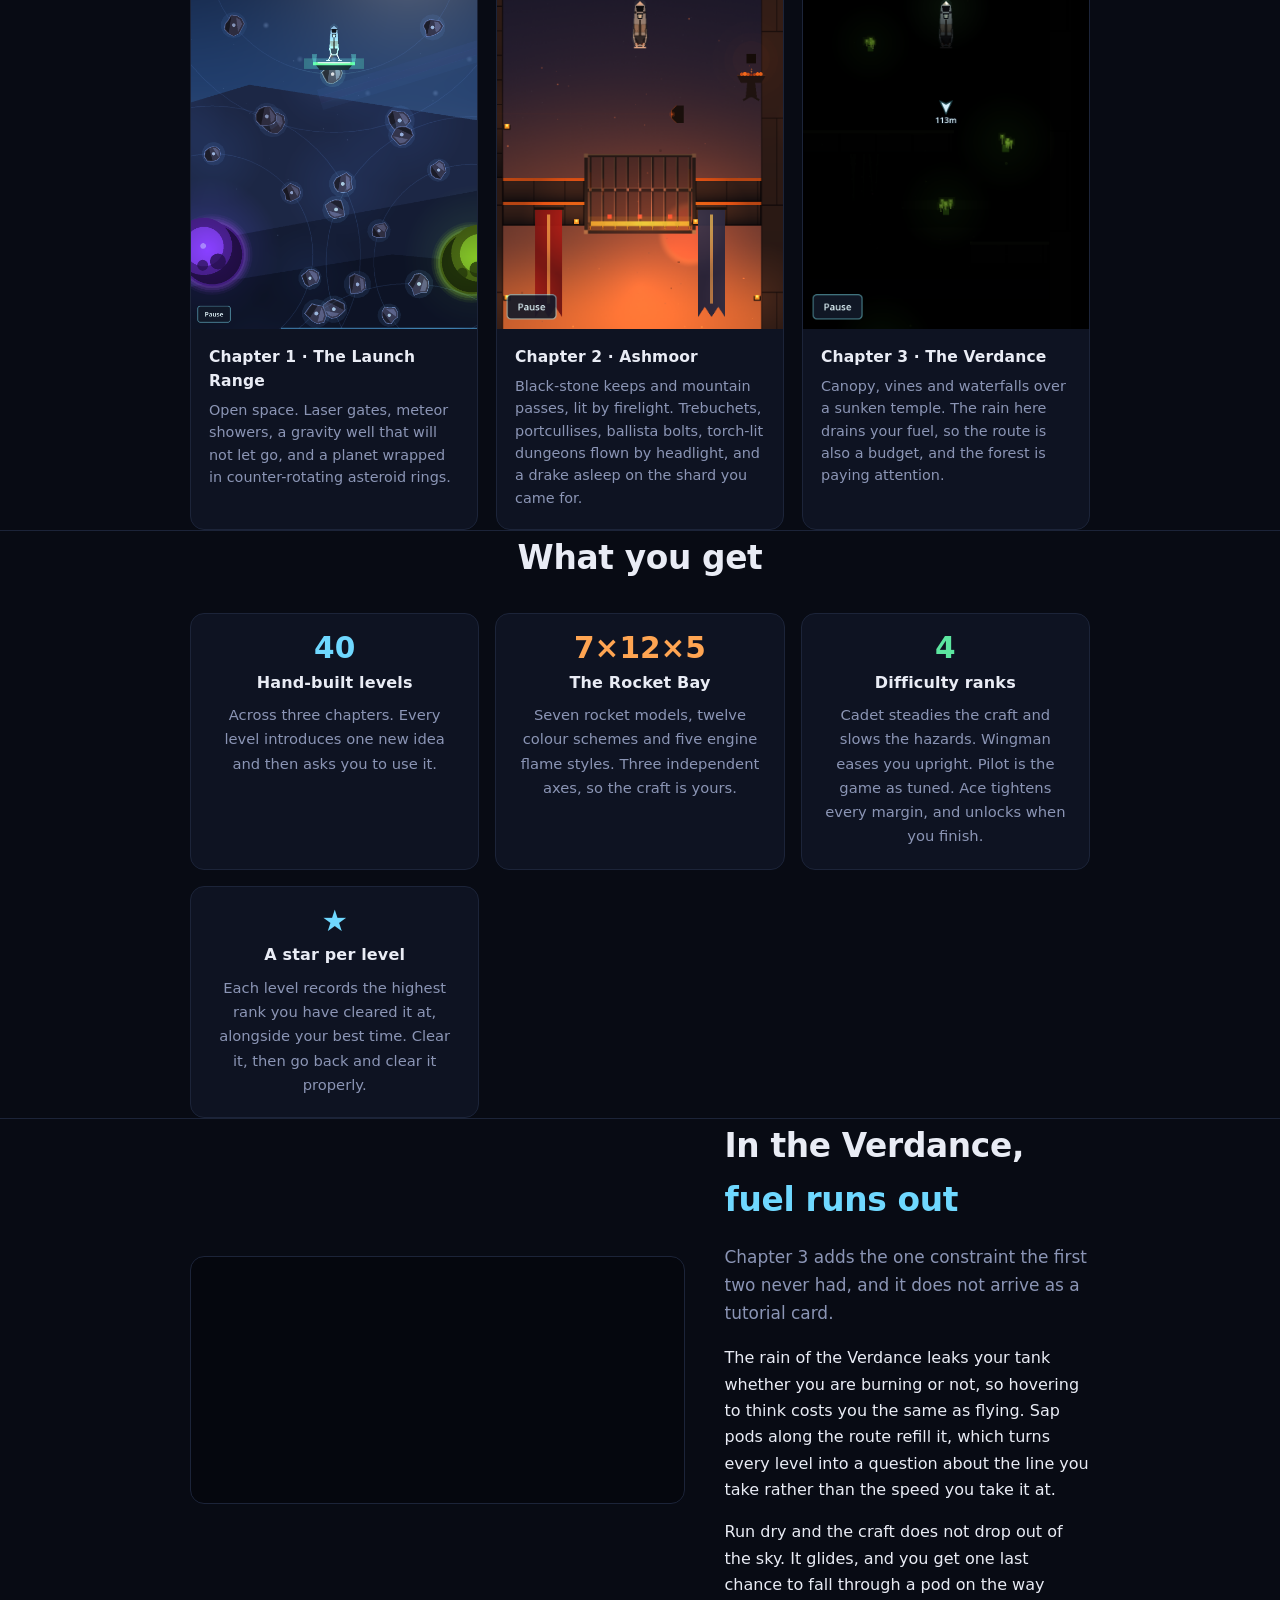
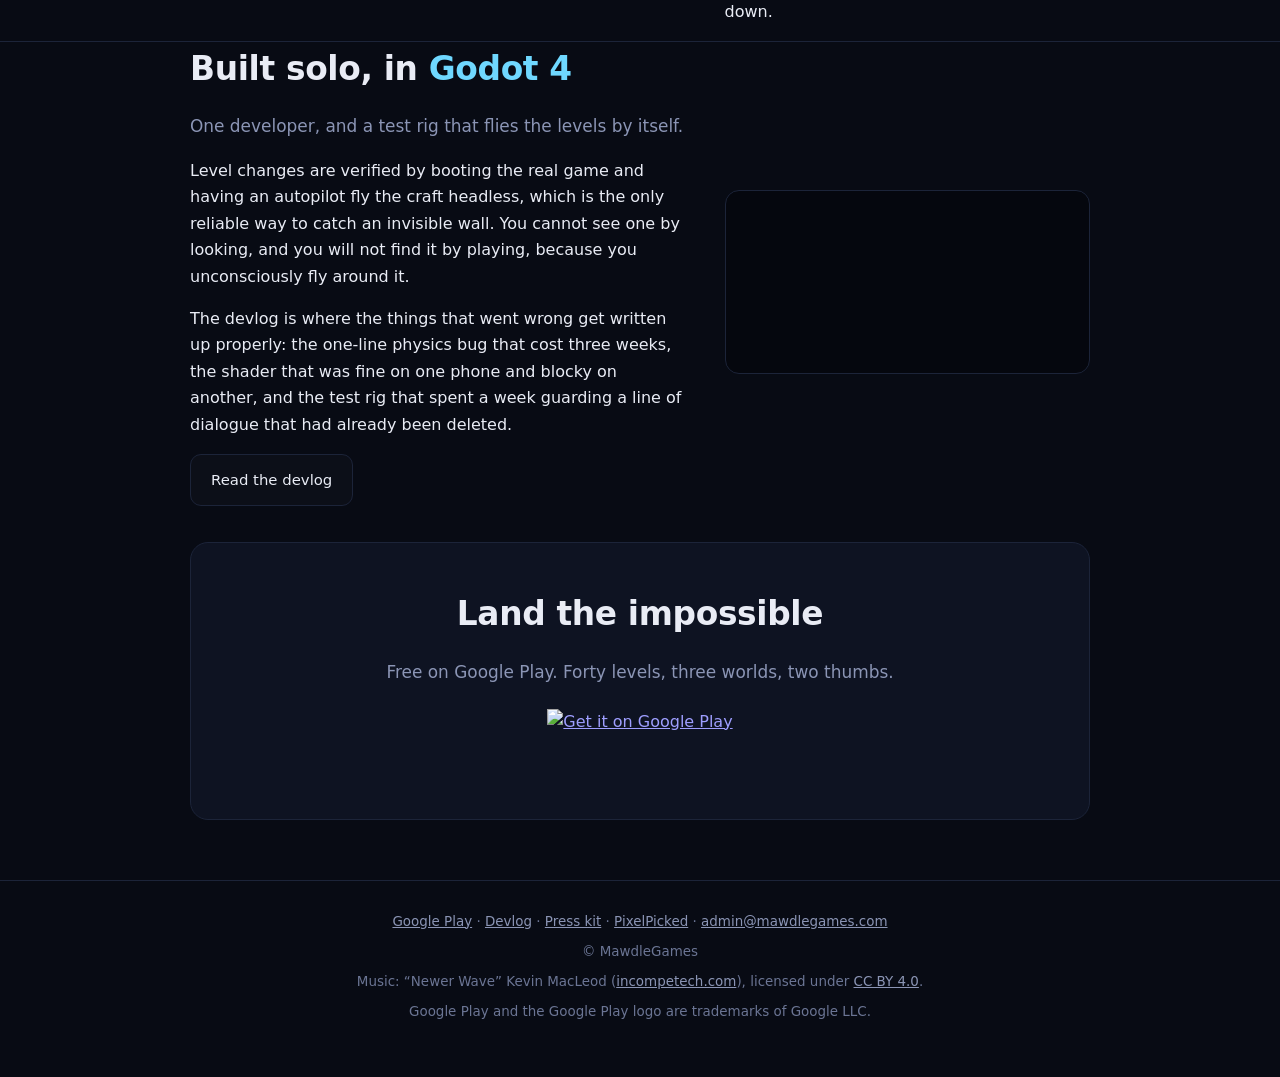
==== commit 56515293: "Add the playable web demo: five levels, and nothing else in the download Built by tools/build_web_de" ====
--- a/index.html
+++ b/index.html
@@ -18,6 +18,7 @@
 
 <nav class="nav">
   <a class="brand" href="/"><img src="media/icon_512.png" alt=""> MawdleGames</a>
+  <a class="link" href="play/">Play&nbsp;now</a>
   <a class="link" href="#mechanic">The&nbsp;mechanic</a>
   <a class="link" href="#chapters">The&nbsp;worlds</a>
   <a class="link" href="devlog/">Devlog</a>
@@ -33,7 +34,7 @@
     <a class="play-badge" href="https://play.google.com/store/apps/details?id=com.mawdlegames.twinthrust">
       <img alt="Get it on Google Play" src="https://play.google.com/intl/en_us/badges/static/images/badges/en_badge_web_generic.png">
     </a>
-    <a class="ghost" href="devlog/">Read the devlog</a>
+    <a class="ghost" href="play/">Play it in your browser</a>
   </div>
 
   <div class="badge-row">
--- a/style.css
+++ b/style.css
@@ -190,3 +190,24 @@
 /* ---------- badges row ---------- */
 .badge-row { display: flex; gap: 14px; justify-content: center; align-items: center; flex-wrap: wrap; margin-top: 18px; }
 .badge-row img { display: block; border-radius: 8px; }
+
+/* ---------- spoiler warning ---------- */
+.spoiler {
+  border: 2px solid var(--orange);
+  border-radius: var(--radius);
+  background: rgba(255, 165, 82, .07);
+  padding: 20px 22px;
+  margin: 26px 0 34px;
+}
+.spoiler .spoiler-title {
+  margin: 0 0 8px;
+  font-size: clamp(1.25rem, 4vw, 1.6rem);
+  font-weight: 800;
+  letter-spacing: .04em;
+  text-transform: uppercase;
+  color: var(--orange);
+}
+.spoiler p { margin: 0 0 10px; color: #e2e7f3; max-width: none; }
+.spoiler p:last-child { margin-bottom: 0; }
+.spoiler .spoiler-out { font-weight: 600; }
+.spoiler a { color: var(--orange); }
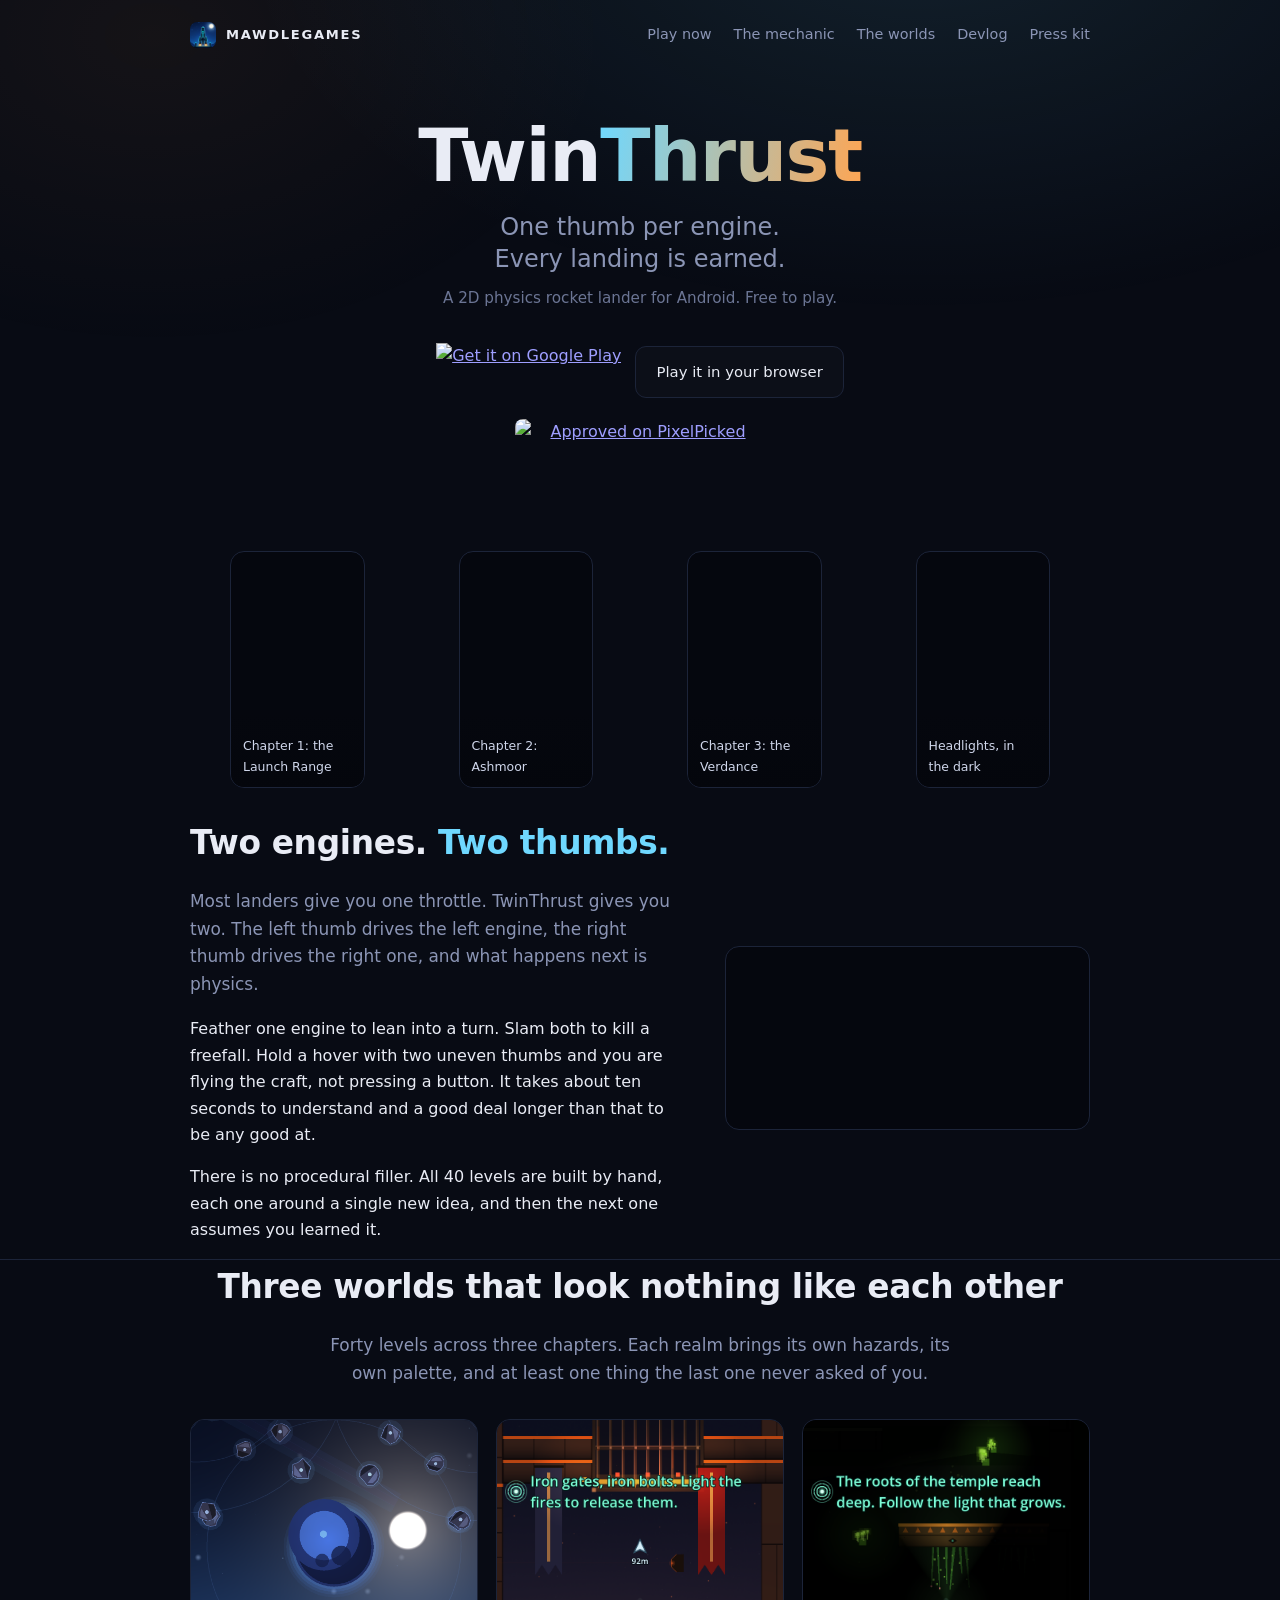
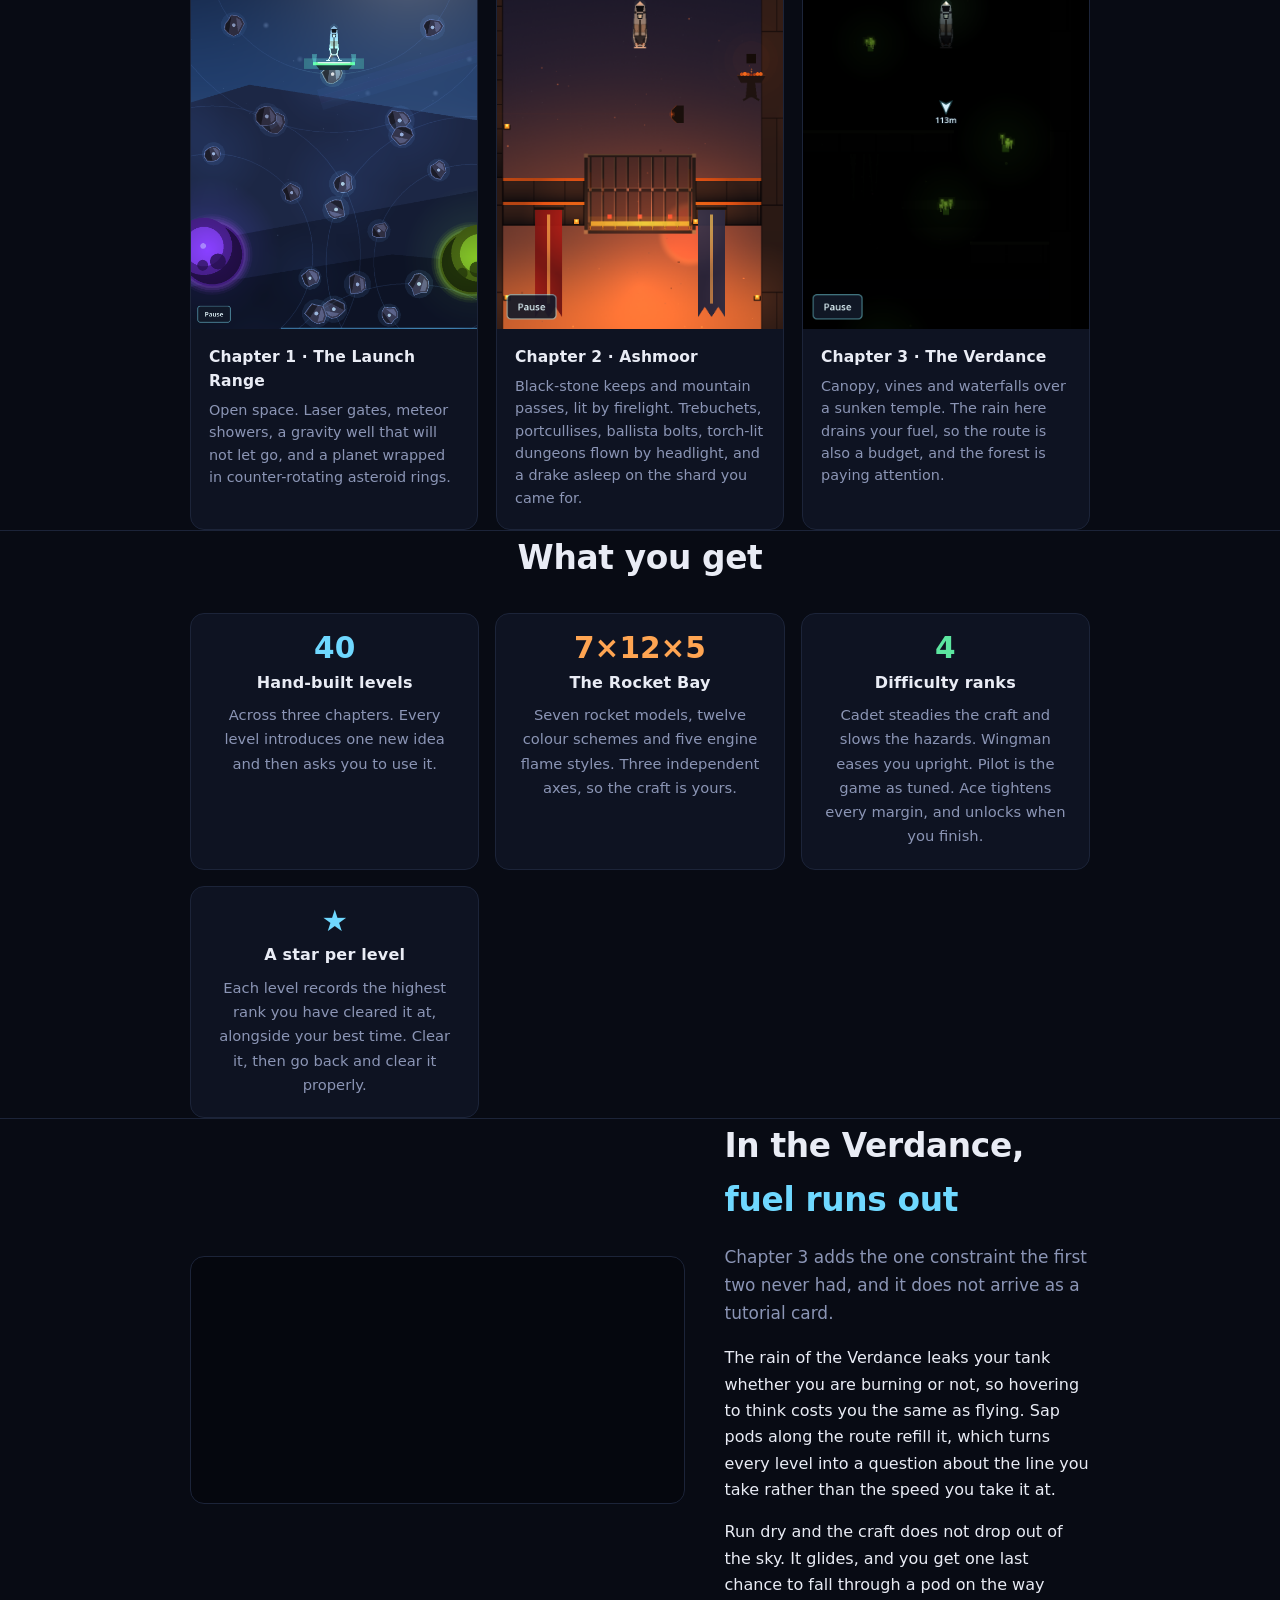
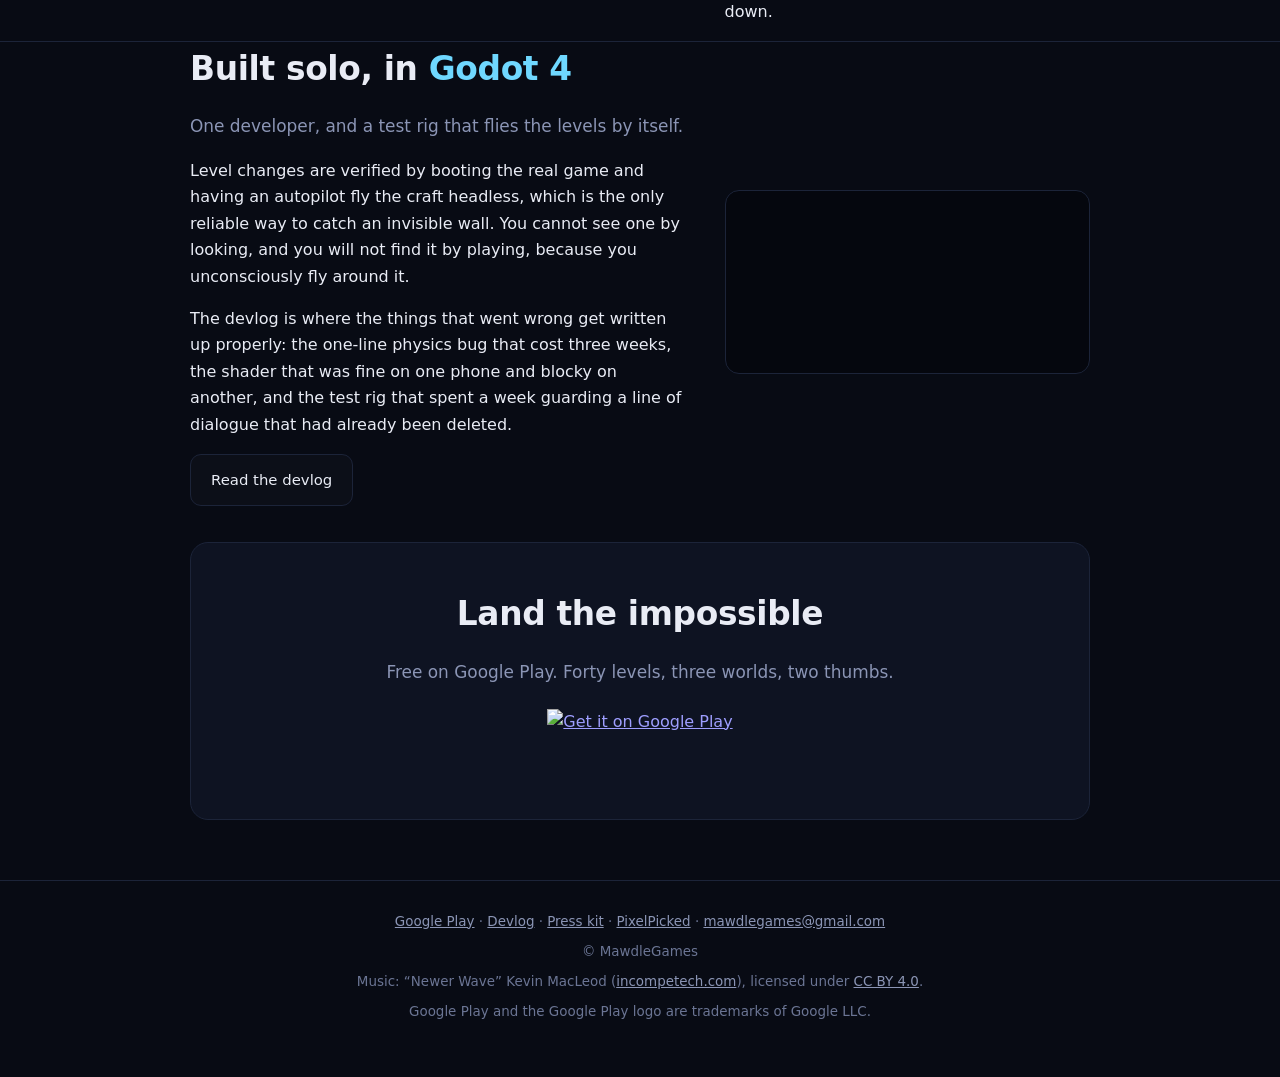
==== commit cff51050: "Correct the contact address to mawdlegames@gmail.com admin@mawdlegames.com was wrong. Changed on eve" ====
--- a/index.html
+++ b/index.html
@@ -211,7 +211,7 @@
       <a href="devlog/">Devlog</a> &middot;
       <a href="presskit/">Press&nbsp;kit</a> &middot;
       <a href="https://pixelpicked.com/game/1tFo1YnJRke/twinthrust">PixelPicked</a> &middot;
-      <a href="mailto:admin@mawdlegames.com">admin@mawdlegames.com</a>
+      <a href="mailto:mawdlegames@gmail.com">mawdlegames@gmail.com</a>
     </p>
     <p>© MawdleGames</p>
     <p>Music: &ldquo;Newer Wave&rdquo; Kevin MacLeod (<a href="https://incompetech.com">incompetech.com</a>), licensed under <a href="https://creativecommons.org/licenses/by/4.0/">CC BY 4.0</a>.</p>
@@ -219,5 +219,11 @@
   </div>
 </footer>
 
+
+<!-- Play counts. GoatCounter sets no cookies and stores nothing personal, so
+     this needs no consent banner. Dashboard: mawdlegames.goatcounter.com -->
+<script data-goatcounter="https://mawdlegames.goatcounter.com/count"
+        async src="//gc.zgo.at/count.js"></script>
+
 </body>
 </html>
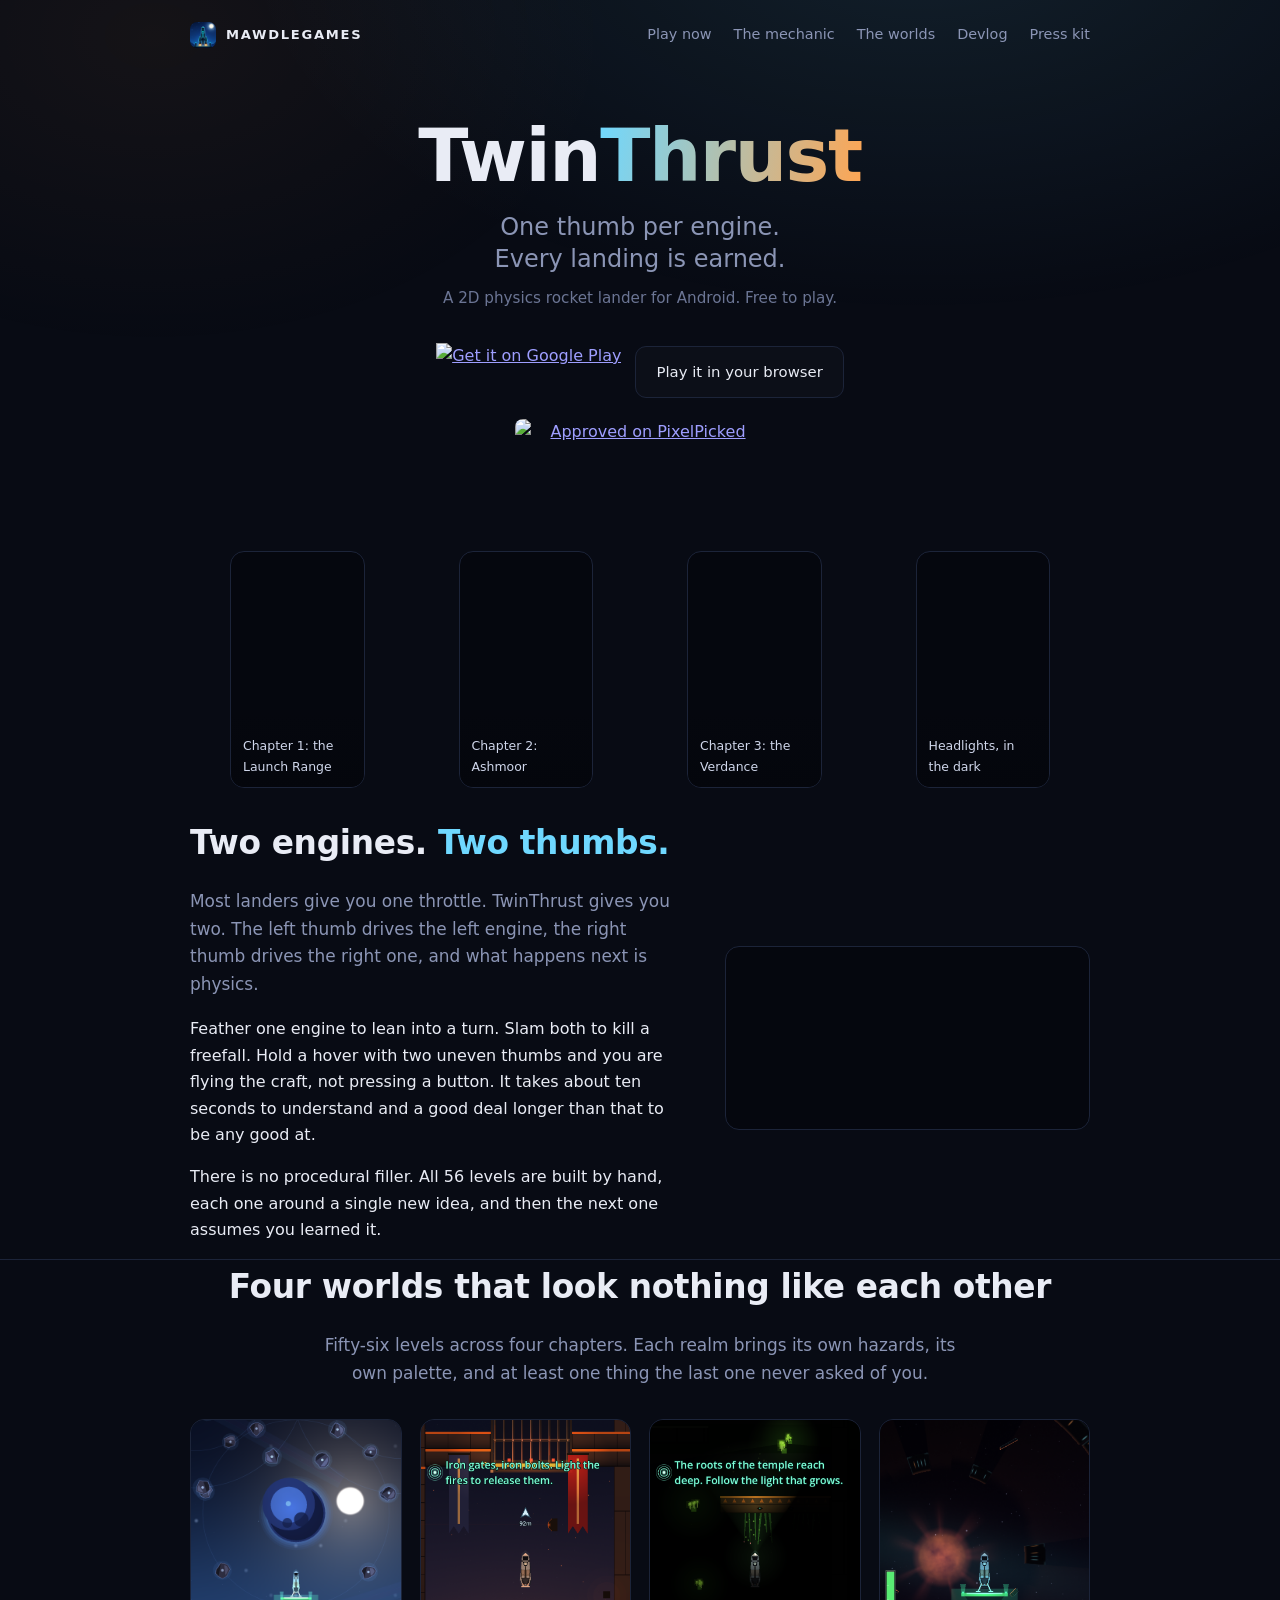
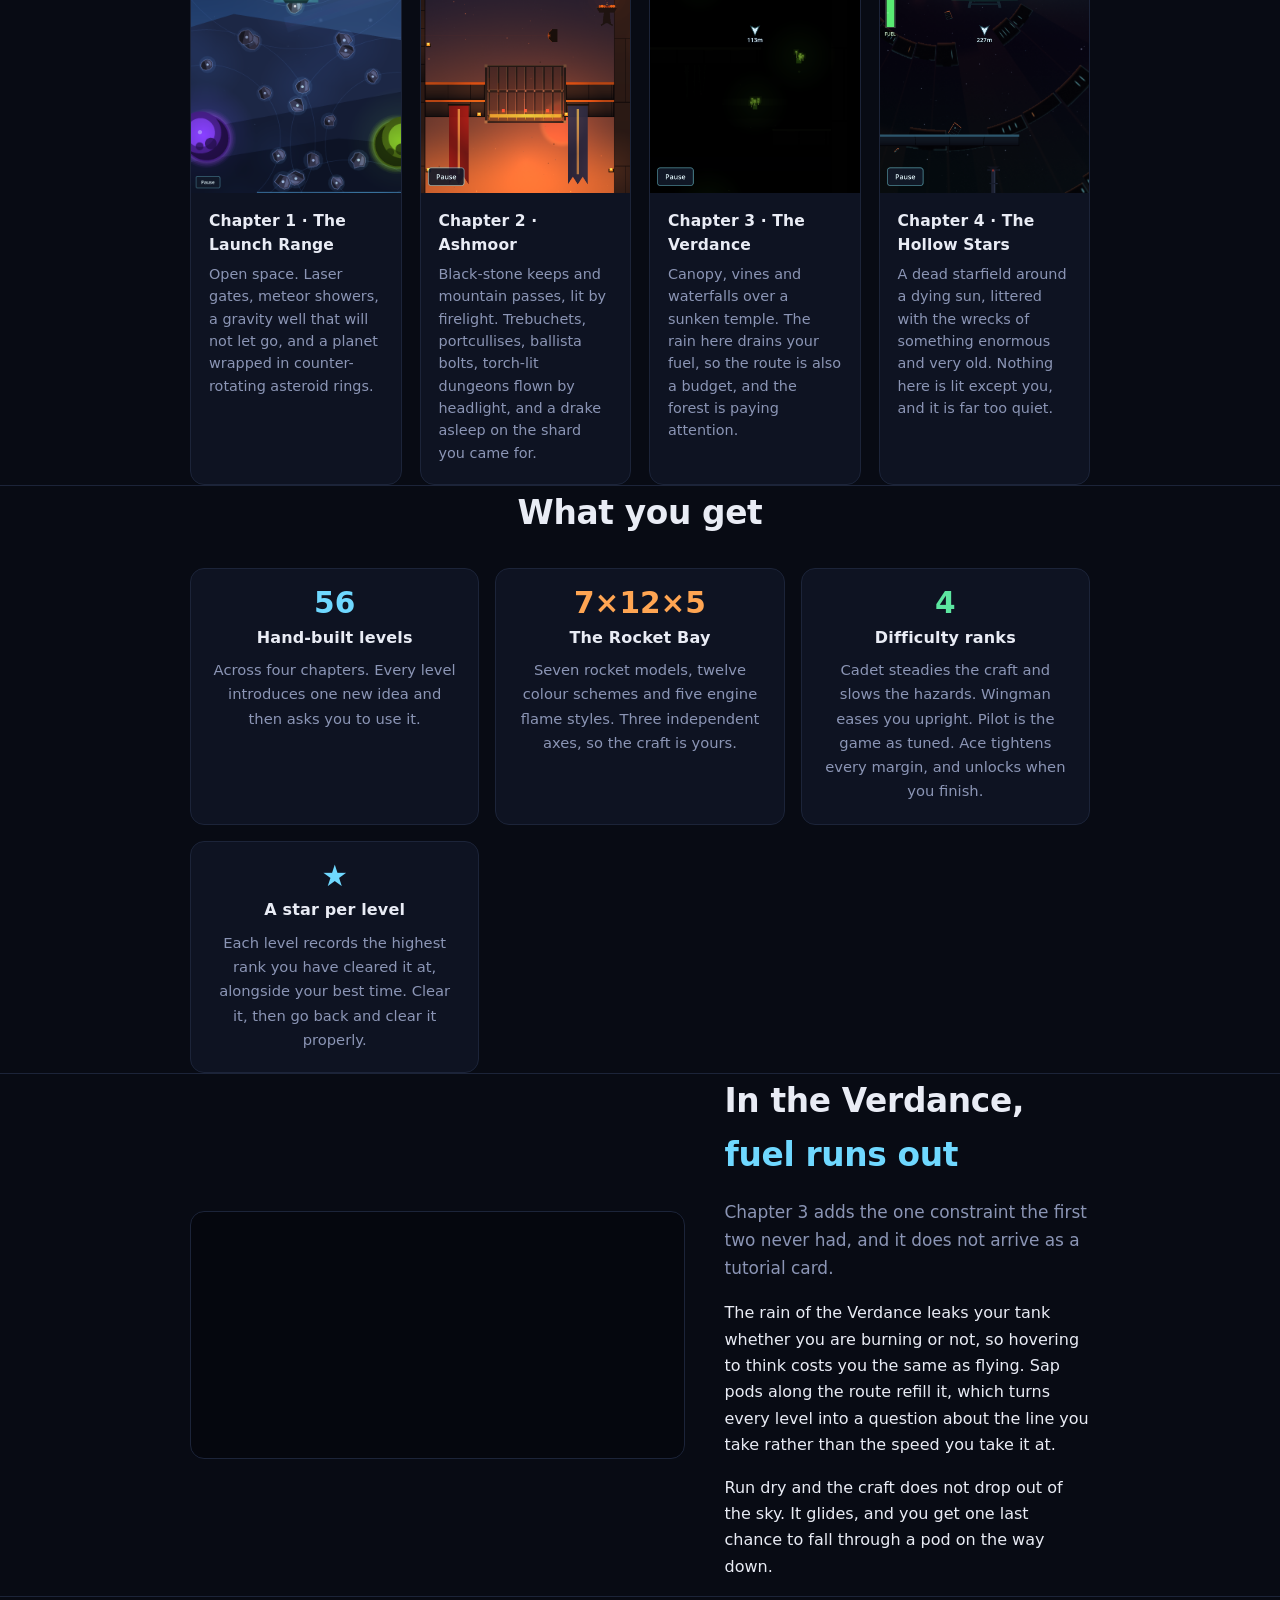
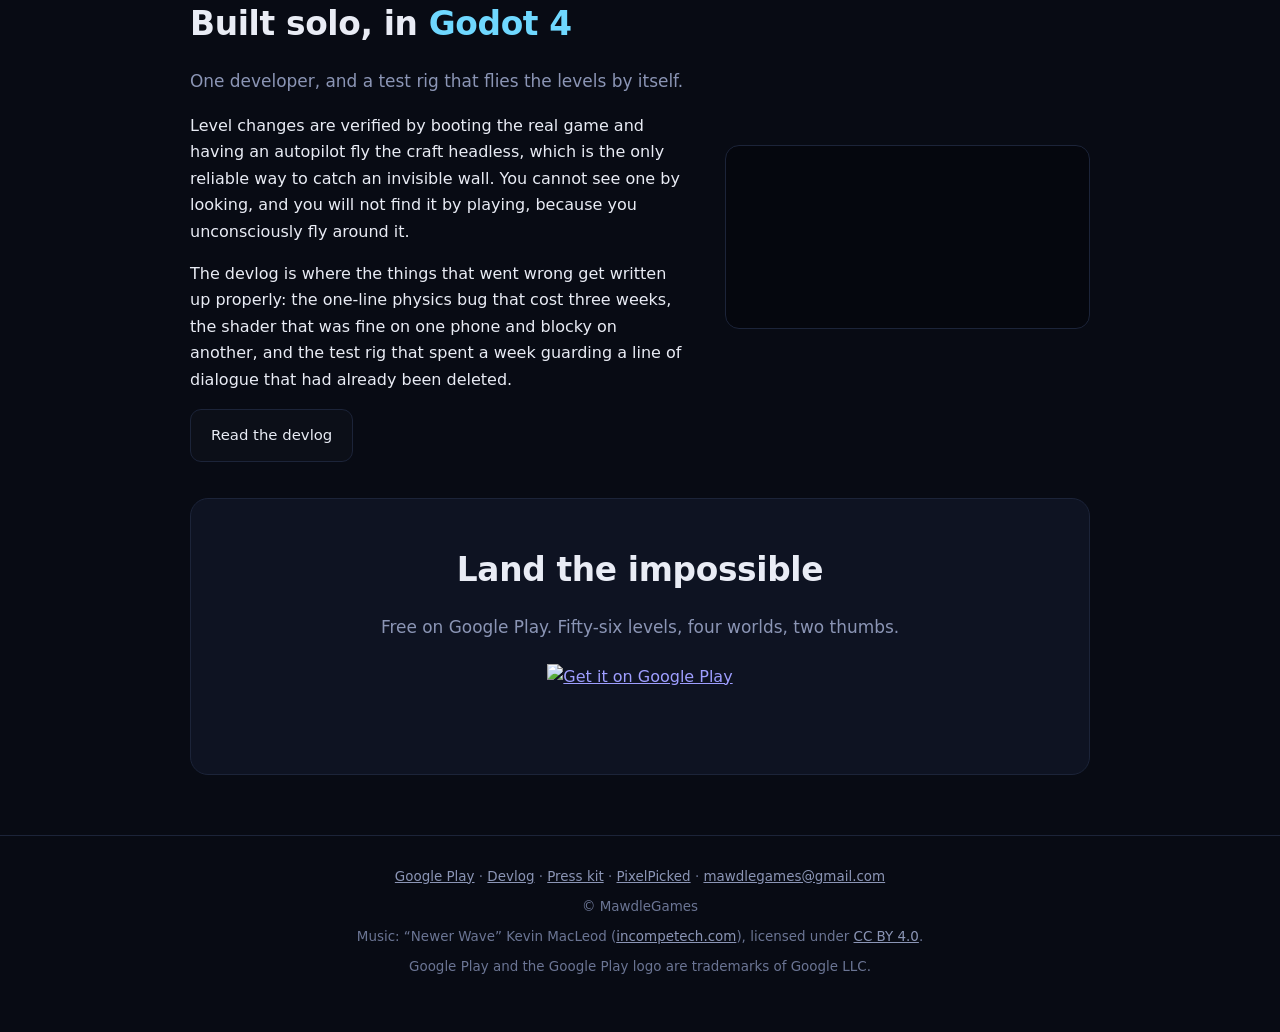
==== commit acb56ea3: "Chapter 4 is out: 56 levels across four worlds Adds the Hollow Stars to the worlds section (four acr" ====
--- a/index.html
+++ b/index.html
@@ -4,11 +4,11 @@
 <meta charset="utf-8">
 <meta name="viewport" content="width=device-width, initial-scale=1">
 <title>TwinThrust: one thumb per engine</title>
-<meta name="description" content="A physics rocket lander for Android where each engine has its own thumb. 40 hand-crafted levels across three chapters. Every landing is earned. Free on Google Play.">
+<meta name="description" content="A physics rocket lander for Android where each engine has its own thumb. 56 hand-crafted levels across four chapters. Every landing is earned. Free on Google Play.">
 <link rel="icon" href="media/icon_512.png">
 <meta property="og:type" content="website">
 <meta property="og:title" content="TwinThrust: one thumb per engine">
-<meta property="og:description" content="40 hand-crafted physics levels across three chapters. Every landing is earned. Free on Google Play.">
+<meta property="og:description" content="56 hand-crafted physics levels across four chapters. Every landing is earned. Free on Google Play.">
 <meta property="og:image" content="https://mawdlecode.github.io/media/feature.png">
 <meta property="og:url" content="https://mawdlecode.github.io/">
 <meta name="twitter:card" content="summary_large_image">
@@ -31,7 +31,7 @@
   <p class="subline">A 2D physics rocket lander for Android. Free to play.</p>
 
   <div class="badges">
-    <a class="play-badge" href="https://play.google.com/store/apps/details?id=com.mawdlegames.twinthrust">
+    <a class="play-badge" href="https://play.google.com/store/apps/details?id=com.mawdlegames.twinthrust&amp;referrer=utm_source%3Dsite%26utm_medium%3Dhome%26utm_campaign%3Dindex">
       <img alt="Get it on Google Play" src="https://play.google.com/intl/en_us/badges/static/images/badges/en_badge_web_generic.png">
     </a>
     <a class="ghost" href="play/">Play it in your browser</a>
@@ -80,7 +80,7 @@
         seconds to understand and a good deal longer than that to be any good at.
       </p>
       <p>
-        There is no procedural filler. All 40 levels are built by hand, each one around a single
+        There is no procedural filler. All 56 levels are built by hand, each one around a single
         new idea, and then the next one assumes you learned it.
       </p>
     </div>
@@ -93,9 +93,9 @@
 <hr class="rule">
 
 <section id="chapters" class="wrap center">
-  <h2>Three worlds that look nothing like each other</h2>
+  <h2>Four worlds that look nothing like each other</h2>
   <p class="lede center-block">
-    Forty levels across three chapters. Each realm brings its own hazards, its own palette, and
+    Fifty-six levels across four chapters. Each realm brings its own hazards, its own palette, and
     at least one thing the last one never asked of you.
   </p>
 
@@ -124,6 +124,13 @@
         route is also a budget, and the forest is paying attention.
       </figcaption>
     </figure>
+    <figure class="realm">
+      <img src="media/shot_ch4_l43.png" alt="A dying red star behind a broken ring of wreckage in the Hollow Stars">
+      <figcaption>
+        <strong>Chapter 4 &middot; The Hollow Stars</strong>
+        A dead starfield around a dying sun, littered with the wrecks of something enormous and very old. Nothing here is lit except you, and it is far too quiet.
+      </figcaption>
+    </figure>
   </div>
 </section>
 
@@ -132,7 +139,7 @@
 <section class="wrap center">
   <h2>What you get</h2>
   <div class="grid">
-    <div class="card"><span class="num">40</span><h3>Hand-built levels</h3><p>Across three chapters. Every level introduces one new idea and then asks you to use it.</p></div>
+    <div class="card"><span class="num">56</span><h3>Hand-built levels</h3><p>Across four chapters. Every level introduces one new idea and then asks you to use it.</p></div>
     <div class="card warm"><span class="num">7&times;12&times;5</span><h3>The Rocket Bay</h3><p>Seven rocket models, twelve colour schemes and five engine flame styles. Three independent axes, so the craft is yours.</p></div>
     <div class="card good"><span class="num">4</span><h3>Difficulty ranks</h3><p>Cadet steadies the craft and slows the hazards. Wingman eases you upright. Pilot is the game as tuned. Ace tightens every margin, and unlocks when you finish.</p></div>
     <div class="card"><span class="num">&#9733;</span><h3>A star per level</h3><p>Each level records the highest rank you have cleared it at, alongside your best time. Clear it, then go back and clear it properly.</p></div>
@@ -195,9 +202,9 @@
 <div class="wrap">
   <div class="cta">
     <h2>Land the impossible</h2>
-    <p class="lede center-block" style="margin-bottom:22px">Free on Google Play. Forty levels, three worlds, two thumbs.</p>
+    <p class="lede center-block" style="margin-bottom:22px">Free on Google Play. Fifty-six levels, four worlds, two thumbs.</p>
     <div class="badges">
-      <a class="play-badge" href="https://play.google.com/store/apps/details?id=com.mawdlegames.twinthrust">
+      <a class="play-badge" href="https://play.google.com/store/apps/details?id=com.mawdlegames.twinthrust&amp;referrer=utm_source%3Dsite%26utm_medium%3Dhome%26utm_campaign%3Dindex">
         <img alt="Get it on Google Play" src="https://play.google.com/intl/en_us/badges/static/images/badges/en_badge_web_generic.png">
       </a>
     </div>
@@ -207,7 +214,7 @@
 <footer>
   <div class="wrap center">
     <p>
-      <a href="https://play.google.com/store/apps/details?id=com.mawdlegames.twinthrust">Google&nbsp;Play</a> &middot;
+      <a href="https://play.google.com/store/apps/details?id=com.mawdlegames.twinthrust&amp;referrer=utm_source%3Dsite%26utm_medium%3Dhome%26utm_campaign%3Dindex">Google&nbsp;Play</a> &middot;
       <a href="devlog/">Devlog</a> &middot;
       <a href="presskit/">Press&nbsp;kit</a> &middot;
       <a href="https://pixelpicked.com/game/1tFo1YnJRke/twinthrust">PixelPicked</a> &middot;
--- a/style.css
+++ b/style.css
@@ -119,8 +119,9 @@
 .center .card { text-align: center; }
 .center .card p { margin-left: auto; margin-right: auto; }
 
-/* The three realms, side by side, so the palettes read as three worlds. */
-.realms { display: grid; grid-template-columns: repeat(3, 1fr); gap: 18px; margin-top: 32px; text-align: left; }
+/* The four realms, side by side, so the palettes read as four worlds. */
+.realms { display: grid; grid-template-columns: repeat(4, 1fr); gap: 18px; margin-top: 32px; text-align: left; }
+@media (max-width: 1040px) { .realms { grid-template-columns: repeat(2, 1fr); } }
 @media (max-width: 800px) { .realms { grid-template-columns: 1fr; max-width: 420px; margin-left: auto; margin-right: auto; } }
 .realm { margin: 0; background: var(--bg-raised); border: 1px solid var(--line); border-radius: var(--radius); overflow: hidden; }
 .realm img { width: 100%; display: block; aspect-ratio: 9/16; object-fit: cover; object-position: center; }
